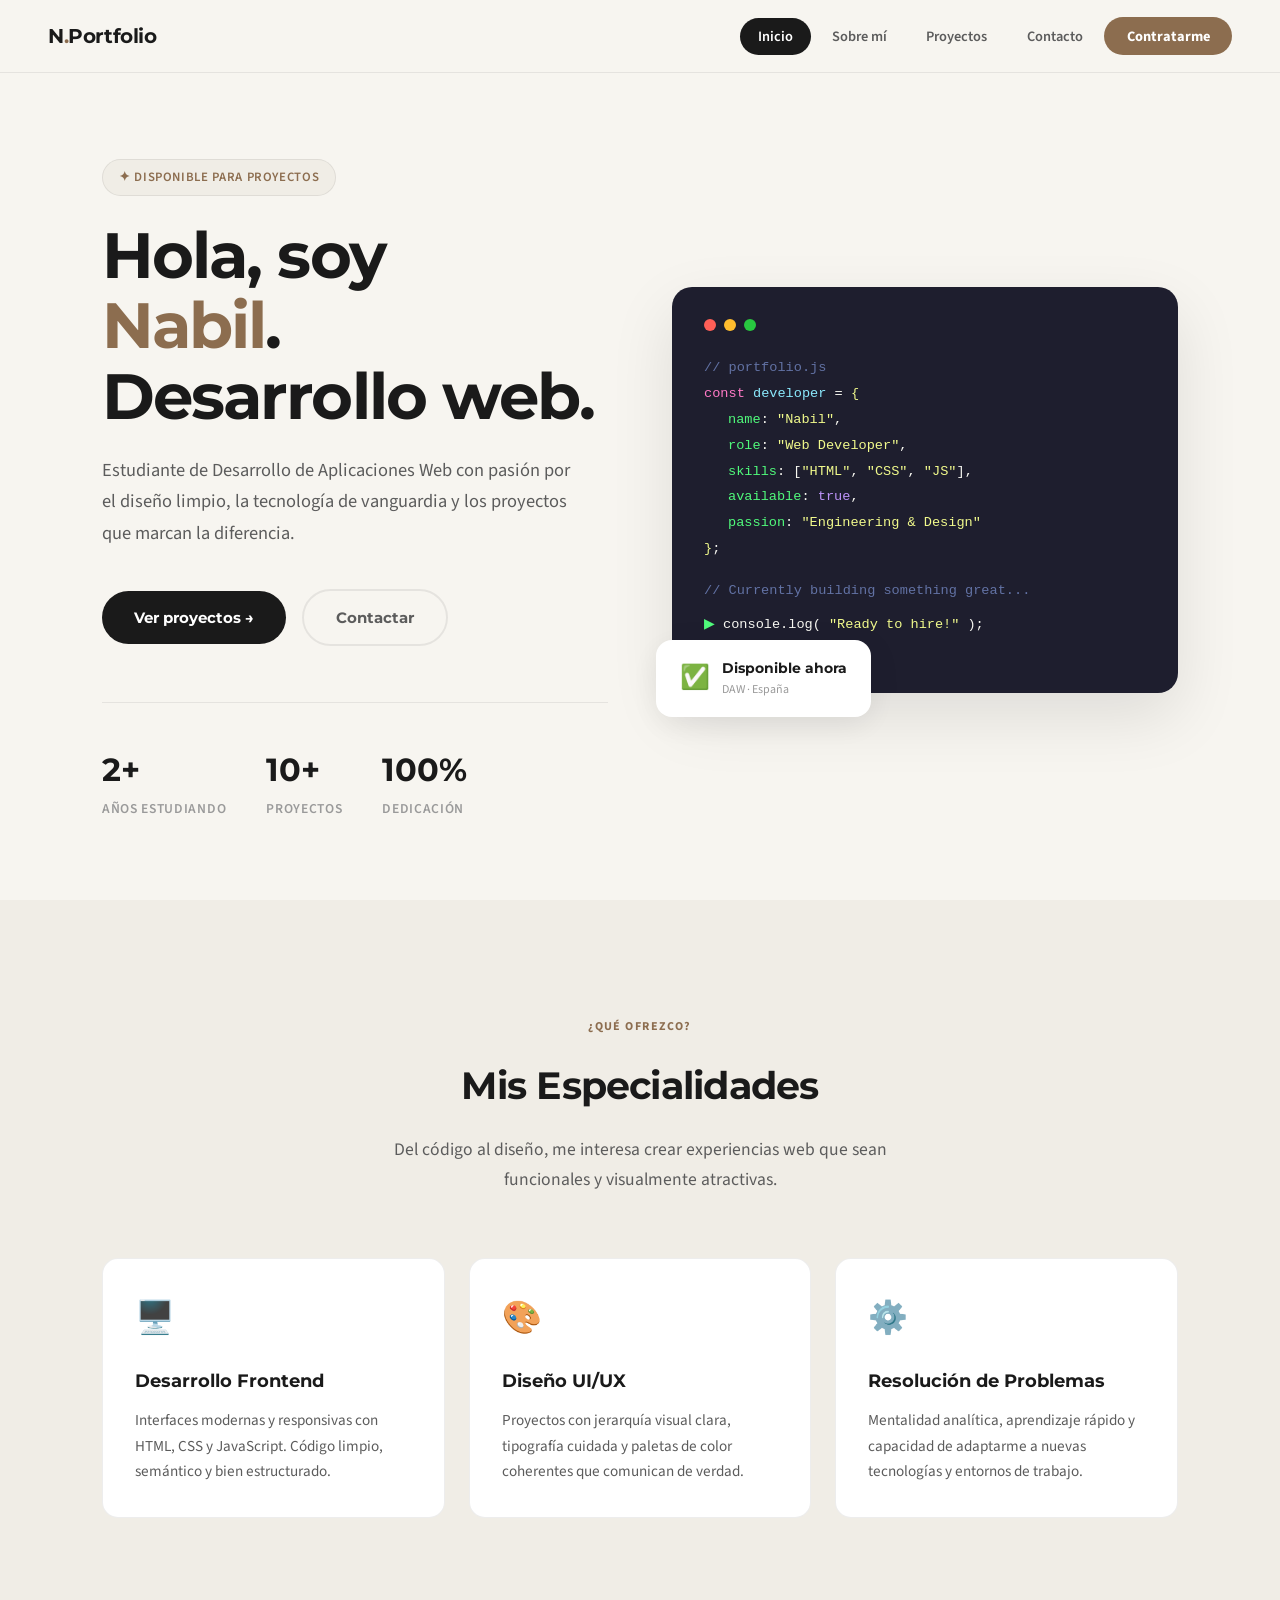
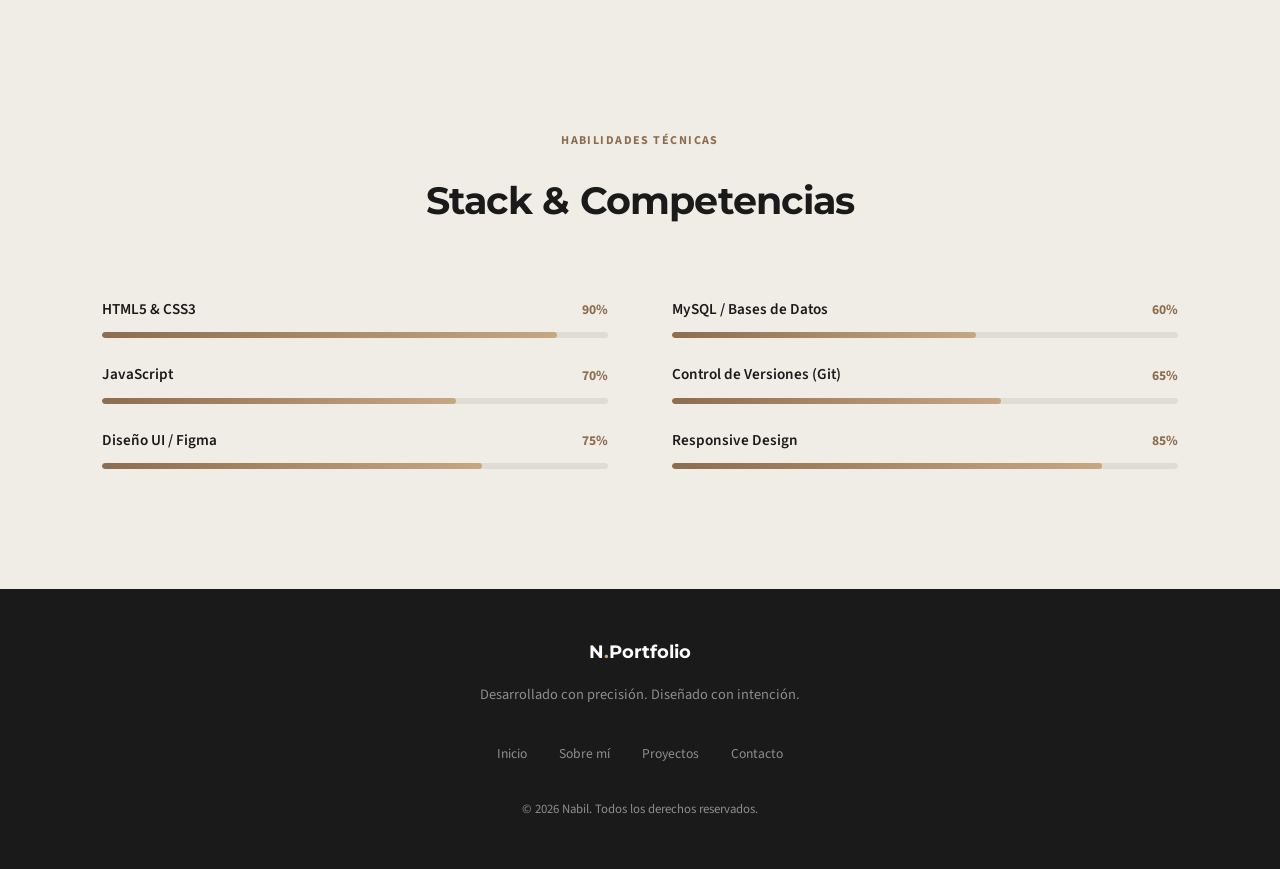
==== index.html @ bc8b7513 "Primera version portofolio" ====
<!DOCTYPE html>
<html lang="es">

<head>
    <meta charset="UTF-8">
    <meta name="viewport" content="width=device-width, initial-scale=1.0">
    <title>Nabil — Desarrollador Web & Apasionado del Diseño</title>
    <link rel="icon" type="image/svg+xml" href="favicon.svg">
    <meta name="description"
        content="Portfolio de Nabil. Desarrollador web con pasión por el diseño, la ingeniería y la tecnología.">
    <link rel="preconnect" href="https://fonts.googleapis.com">
    <link rel="preconnect" href="https://fonts.gstatic.com" crossorigin>
    <link
        href="https://fonts.googleapis.com/css2?family=Montserrat:wght@400;700&family=Source+Sans+3:ital,wght@0,400;0,500;0,600;1,400&display=swap"
        rel="stylesheet">
    <link rel="stylesheet" href="styles.css">
</head>

<body>

    <!-- ── NAVBAR ── -->
    <nav class="navbar">
        <div class="navbar__logo">N<span>.</span>Portfolio</div>
        <ul class="navbar__links">
            <li><a href="index.html" class="active">Inicio</a></li>
            <li><a href="sobre-mi.html">Sobre mí</a></li>
            <li><a href="proyectos.html">Proyectos</a></li>
            <li><a href="contacto.html">Contacto</a></li>
            <li><a href="contacto.html" class="navbar__cta">Contratarme</a></li>
        </ul>
    </nav>

    <main>
        <!-- ── HERO ── -->
        <section class="container"
            style="display:block; background:transparent; border:none; box-shadow:none; border-radius:0; animation:none;">
            <div class="hero">
                <div class="hero__content">
                    <div class="hero__badge fade-up">✦ Disponible para proyectos</div>
                    <h1 class="hero__title fade-up delay-1">
                        Hola, soy<br><span>Nabil</span>.<br>Desarrollo web.
                    </h1>
                    <p class="hero__subtitle fade-up delay-2">
                        Estudiante de Desarrollo de Aplicaciones Web con pasión por el diseño limpio, la tecnología de
                        vanguardia y los proyectos que marcan la diferencia.
                    </p>
                    <div class="hero__actions fade-up delay-3">
                        <a href="proyectos.html" class="btn btn-primary">Ver proyectos →</a>
                        <a href="contacto.html" class="btn btn-secondary">Contactar</a>
                    </div>
                    <div class="hero__stats fade-up delay-4">
                        <div>
                            <div class="stat__number">2+</div>
                            <div class="stat__label">Años estudiando</div>
                        </div>
                        <div>
                            <div class="stat__number">10+</div>
                            <div class="stat__label">Proyectos</div>
                        </div>
                        <div>
                            <div class="stat__number">100%</div>
                            <div class="stat__label">Dedicación</div>
                        </div>
                    </div>
                </div>

                <div class="hero__image fade-up delay-2">
                    <!-- Terminal card wrapper with relative positioning for badge -->
                    <div style="position: relative;">
                        <div style="background: #1e1e2e; border-radius: 20px; padding: 2rem; box-shadow: var(--shadow-lg); font-family: 'Courier New', monospace; font-size: 0.85rem; line-height: 1.9;">
                            <div style="display:flex; gap:0.5rem; margin-bottom:1.5rem;">
                                <span style="width:12px;height:12px;border-radius:50%;background:#ff5f57;display:inline-block;"></span>
                                <span style="width:12px;height:12px;border-radius:50%;background:#ffbd2e;display:inline-block;"></span>
                                <span style="width:12px;height:12px;border-radius:50%;background:#28c840;display:inline-block;"></span>
                            </div>
                            <div><span style="color:#6272a4;">// portfolio.js</span></div>
                            <div><span style="color:#ff79c6;">const</span> <span style="color:#8be9fd;">developer</span> <span style="color:#f8f8f2;">=</span> <span style="color:#f1fa8c;">{</span></div>
                            <div style="padding-left:1.5rem;"><span style="color:#50fa7b;">name</span><span style="color:#f8f8f2;">: </span><span style="color:#f1fa8c;">"Nabil"</span><span style="color:#f8f8f2;">,</span></div>
                            <div style="padding-left:1.5rem;"><span style="color:#50fa7b;">role</span><span style="color:#f8f8f2;">: </span><span style="color:#f1fa8c;">"Web Developer"</span><span style="color:#f8f8f2;">,</span></div>
                            <div style="padding-left:1.5rem;"><span style="color:#50fa7b;">skills</span><span style="color:#f8f8f2;">: [</span><span style="color:#f1fa8c;">"HTML"</span><span style="color:#f8f8f2;">, </span><span style="color:#f1fa8c;">"CSS"</span><span style="color:#f8f8f2;">, </span><span style="color:#f1fa8c;">"JS"</span><span style="color:#f8f8f2;">],</span></div>
                            <div style="padding-left:1.5rem;"><span style="color:#50fa7b;">available</span><span style="color:#f8f8f2;">: </span><span style="color:#bd93f9;">true</span><span style="color:#f8f8f2;">,</span></div>
                            <div style="padding-left:1.5rem;"><span style="color:#50fa7b;">passion</span><span style="color:#f8f8f2;">: </span><span style="color:#f1fa8c;">"Engineering &amp; Design"</span></div>
                            <div><span style="color:#f1fa8c;">}</span><span style="color:#f8f8f2;">;</span></div>
                            <div style="margin-top:1rem;"><span style="color:#6272a4;">// Currently building something great...</span></div>
                            <div style="display:flex; align-items:center; gap:0.5rem; margin-top:0.5rem;">
                                <span style="color:#50fa7b;">▶</span>
                                <span style="color:#f8f8f2;">console.log(</span><span style="color:#f1fa8c;">"Ready to hire!"</span><span style="color:#f8f8f2;">);</span>
                            </div>
                            <div style="height:1.2rem; display:flex; align-items:center; margin-top:0.25rem; gap:0.25rem;">
                                <span style="color:#50fa7b; font-size:1rem;">$</span>
                                <span style="display:inline-block; width:2px; height:1em; background:#f8f8f2; animation: blink 1s step-end infinite;"></span>
                            </div>
                        </div>
                        <!-- Floating badge — below & to the left of the terminal -->
                        <div class="hero__image-badge" style="position:absolute; bottom:-1.5rem; left:-1rem;">
                            <span class="badge-icon">✅</span>
                            <div>
                                <div class="badge-title">Disponible ahora</div>
                                <div class="badge-sub">DAW · España</div>
                            </div>
                        </div>
                    </div>
                </div>

            </div>
        </section>

        <!-- ── SERVICES / SKILLS OVERVIEW ── -->
        <section class="services-section"
            style="background: var(--bg-subtle); border: none; border-radius: 0; box-shadow: none; margin:0; animation: none;">
            <div class="container"
                style="background:transparent; border:none; box-shadow:none; border-radius:0; animation:none; display:block;">
                <div class="section-header">
                    <span class="section-label">¿Qué ofrezco?</span>
                    <h2 class="section-title">Mis Especialidades</h2>
                    <p class="section-sub">Del código al diseño, me interesa crear experiencias web que sean funcionales
                        y visualmente atractivas.</p>
                </div>
                <div class="cards-grid">
                    <div class="card">
                        <div class="card__icon">🖥️</div>
                        <h3 class="card__title">Desarrollo Frontend</h3>
                        <p class="card__text">Interfaces modernas y responsivas con HTML, CSS y JavaScript. Código
                            limpio, semántico y bien estructurado.</p>
                    </div>
                    <div class="card">
                        <div class="card__icon">🎨</div>
                        <h3 class="card__title">Diseño UI/UX</h3>
                        <p class="card__text">Proyectos con jerarquía visual clara, tipografía cuidada y paletas de
                            color coherentes que comunican de verdad.</p>
                    </div>
                    <div class="card">
                        <div class="card__icon">⚙️</div>
                        <h3 class="card__title">Resolución de Problemas</h3>
                        <p class="card__text">Mentalidad analítica, aprendizaje rápido y capacidad de adaptarme a nuevas
                            tecnologías y entornos de trabajo.</p>
                    </div>
                </div>
            </div>
        </section>

        <!-- ── SKILLS BARS ── -->
        <section class="skills-section"
            style="border-radius: 0; border: none; box-shadow: none; margin: 0; animation: none;">
            <div class="container"
                style="background:transparent; border:none; box-shadow:none; border-radius:0; animation:none; display:block;">
                <div class="section-header">
                    <span class="section-label">Habilidades técnicas</span>
                    <h2 class="section-title">Stack & Competencias</h2>
                </div>
                <div class="skills-grid">
                    <div>
                        <div class="skill-item">
                            <div class="skill-header"><span class="skill-name">HTML5 & CSS3</span><span
                                    class="skill-pct">90%</span></div>
                            <div class="skill-bar">
                                <div class="skill-fill" style="width:90%"></div>
                            </div>
                        </div>
                        <div class="skill-item">
                            <div class="skill-header"><span class="skill-name">JavaScript</span><span
                                    class="skill-pct">70%</span></div>
                            <div class="skill-bar">
                                <div class="skill-fill" style="width:70%"></div>
                            </div>
                        </div>
                        <div class="skill-item">
                            <div class="skill-header"><span class="skill-name">Diseño UI / Figma</span><span
                                    class="skill-pct">75%</span></div>
                            <div class="skill-bar">
                                <div class="skill-fill" style="width:75%"></div>
                            </div>
                        </div>
                    </div>
                    <div>
                        <div class="skill-item">
                            <div class="skill-header"><span class="skill-name">MySQL / Bases de Datos</span><span
                                    class="skill-pct">60%</span></div>
                            <div class="skill-bar">
                                <div class="skill-fill" style="width:60%"></div>
                            </div>
                        </div>
                        <div class="skill-item">
                            <div class="skill-header"><span class="skill-name">Control de Versiones (Git)</span><span
                                    class="skill-pct">65%</span></div>
                            <div class="skill-bar">
                                <div class="skill-fill" style="width:65%"></div>
                            </div>
                        </div>
                        <div class="skill-item">
                            <div class="skill-header"><span class="skill-name">Responsive Design</span><span
                                    class="skill-pct">85%</span></div>
                            <div class="skill-bar">
                                <div class="skill-fill" style="width:85%"></div>
                            </div>
                        </div>
                    </div>
                </div>
            </div>
        </section>
    </main>

    <!-- ── FOOTER ── -->
    <footer class="footer">
        <div class="footer__logo">N<span>.</span>Portfolio</div>
        <p class="footer__tagline">Desarrollado con precisión. Diseñado con intención.</p>
        <ul class="footer__links">
            <li><a href="index.html">Inicio</a></li>
            <li><a href="sobre-mi.html">Sobre mí</a></li>
            <li><a href="proyectos.html">Proyectos</a></li>
            <li><a href="contacto.html">Contacto</a></li>
        </ul>
        <p class="footer__copy">&copy; 2026 Nabil. Todos los derechos reservados.</p>
    </footer>

</body>

</html>
---- styles.css ----
:root {
    --bg-main: #f7f5f0;
    --bg-card: #ffffff;
    --bg-subtle: #f0ede6;
    --accent: #8c6d4f;
    --accent-light: #c4a882;
    --accent-dark: #5c4535;
    --text-primary: #1a1a1a;
    --text-secondary: #5c5c5c;
    --text-muted: #9a9a9a;
    --border: rgba(0, 0, 0, 0.07);
    --shadow-sm: 0 2px 12px rgba(0, 0, 0, 0.06);
    --shadow-md: 0 8px 32px rgba(0, 0, 0, 0.08);
    --shadow-lg: 0 24px 64px rgba(0, 0, 0, 0.1);
    --font-heading: 'Montserrat', sans-serif;
    --font-body: 'Source Sans 3', sans-serif;
    --transition: all 0.3s cubic-bezier(0.4, 0, 0.2, 1);
    --radius: 16px;
    --container: 1140px;
}

/* ─── RESET & BASE ─────────────────────────────────────── */
*, *::before, *::after { margin: 0; padding: 0; box-sizing: border-box; }

html { scroll-behavior: smooth; }

body {
    background-color: var(--bg-main);
    color: var(--text-primary);
    font-family: var(--font-body);
    font-size: 1rem;
    line-height: 1.7;
    -webkit-font-smoothing: antialiased;
}

img { display: block; max-width: 100%; }
a { color: inherit; text-decoration: none; }

/* ─── NAVIGATION ────────────────────────────────────────── */
.navbar {
    position: fixed;
    top: 0;
    left: 0;
    right: 0;
    z-index: 200;
    display: flex;
    align-items: center;
    justify-content: space-between;
    padding: 1.2rem 3rem;
    background: rgba(247, 245, 240, 0.85);
    backdrop-filter: blur(16px);
    -webkit-backdrop-filter: blur(16px);
    border-bottom: 1px solid var(--border);
    transition: var(--transition);
}

.navbar__logo {
    font-family: var(--font-heading);
    font-weight: 700;
    font-size: 1.25rem;
    letter-spacing: -0.02em;
    color: var(--text-primary);
}

.navbar__logo span { color: var(--accent); }

.navbar__links {
    display: flex;
    gap: 0.25rem;
    list-style: none;
}

.navbar__links a {
    padding: 0.5rem 1.1rem;
    border-radius: 100px;
    font-size: 0.9rem;
    font-weight: 600;
    color: var(--text-secondary);
    transition: var(--transition);
}

.navbar__links a:hover,
.navbar__links a.active {
    background: var(--text-primary);
    color: #fff;
}

.navbar__cta {
    background: var(--accent);
    color: #fff !important;
    padding: 0.55rem 1.4rem !important;
    border-radius: 100px !important;
    font-weight: 700 !important;
    transition: var(--transition) !important;
}

.navbar__cta:hover {
    background: var(--accent-dark) !important;
    transform: translateY(-1px);
}

/* ─── LAYOUT ────────────────────────────────────────────── */
.container {
    max-width: var(--container);
    margin: 0 auto;
    padding: 0 2rem;
}

main { padding-top: 80px; }

/* ─── HERO ──────────────────────────────────────────────── */
.hero {
    display: grid;
    grid-template-columns: 1fr 1fr;
    align-items: center;
    gap: 4rem;
    min-height: calc(100vh - 80px);
    padding: 4rem 0;
}

.hero__badge {
    display: inline-flex;
    align-items: center;
    gap: 0.5rem;
    background: var(--bg-subtle);
    border: 1px solid var(--border);
    border-radius: 100px;
    padding: 0.4rem 1rem;
    font-size: 0.8rem;
    font-weight: 600;
    color: var(--accent);
    margin-bottom: 1.5rem;
    letter-spacing: 0.05em;
    text-transform: uppercase;
}

.hero__title {
    font-family: var(--font-heading);
    font-size: clamp(2.5rem, 5vw, 4.5rem);
    font-weight: 700;
    line-height: 1.1;
    letter-spacing: -0.03em;
    color: var(--text-primary);
    margin-bottom: 1.5rem;
}

.hero__title span { color: var(--accent); }

.hero__subtitle {
    font-size: 1.15rem;
    color: var(--text-secondary);
    max-width: 480px;
    margin-bottom: 2.5rem;
    line-height: 1.7;
}

.hero__actions {
    display: flex;
    gap: 1rem;
    align-items: center;
    flex-wrap: wrap;
}

.btn {
    display: inline-flex;
    align-items: center;
    gap: 0.5rem;
    padding: 0.85rem 2rem;
    border-radius: 100px;
    font-family: var(--font-heading);
    font-weight: 700;
    font-size: 0.95rem;
    cursor: pointer;
    transition: var(--transition);
    border: none;
}

.btn-primary {
    background: var(--text-primary);
    color: #fff;
}

.btn-primary:hover {
    background: var(--accent);
    transform: translateY(-2px);
    box-shadow: 0 12px 28px rgba(140, 109, 79, 0.35);
}

.btn-secondary {
    background: transparent;
    border: 2px solid var(--border);
    color: var(--text-secondary);
}

.btn-secondary:hover {
    border-color: var(--text-primary);
    color: var(--text-primary);
    transform: translateY(-2px);
}

.hero__stats {
    display: flex;
    gap: 2.5rem;
    margin-top: 3.5rem;
    padding-top: 2.5rem;
    border-top: 1px solid var(--border);
}

.stat__number {
    font-family: var(--font-heading);
    font-size: 2rem;
    font-weight: 700;
    color: var(--text-primary);
}

.stat__label {
    font-size: 0.85rem;
    color: var(--text-muted);
    font-weight: 600;
    text-transform: uppercase;
    letter-spacing: 0.05em;
}

.hero__image {
    position: relative;
}

.hero__image img {
    width: 100%;
    border-radius: 24px;
    box-shadow: var(--shadow-lg);
    aspect-ratio: 4/5;
    object-fit: cover;
}

.hero__image-badge {
    position: absolute;
    bottom: 2rem;
    left: -1.5rem;
    background: #fff;
    border-radius: var(--radius);
    padding: 1rem 1.5rem;
    box-shadow: var(--shadow-md);
    display: flex;
    align-items: center;
    gap: 0.75rem;
}

.hero__image-badge .badge-icon { font-size: 1.5rem; }

.badge-title {
    font-family: var(--font-heading);
    font-weight: 700;
    font-size: 0.9rem;
}

.badge-sub { font-size: 0.75rem; color: var(--text-muted); }

/* ─── SECTION HEADER ───────────────────────────────────── */
.section-header {
    text-align: center;
    margin-bottom: 4rem;
}

.section-label {
    display: inline-block;
    font-size: 0.75rem;
    font-weight: 700;
    text-transform: uppercase;
    letter-spacing: 0.12em;
    color: var(--accent);
    margin-bottom: 1rem;
}

.section-title {
    font-family: var(--font-heading);
    font-size: clamp(1.8rem, 3vw, 2.8rem);
    font-weight: 700;
    letter-spacing: -0.02em;
    color: var(--text-primary);
    margin-bottom: 1rem;
}

.section-sub {
    font-size: 1.1rem;
    color: var(--text-secondary);
    max-width: 560px;
    margin: 0 auto;
}

/* ─── SKILLS & CARDS ────────────────────────────────────── */
.cards-grid {
    display: grid;
    grid-template-columns: repeat(auto-fit, minmax(300px, 1fr));
    gap: 1.5rem;
}

.card {
    background: var(--bg-card);
    border: 1px solid var(--border);
    border-radius: var(--radius);
    padding: 2rem;
    transition: var(--transition);
    position: relative;
    overflow: hidden;
}

.card::before {
    content: '';
    position: absolute;
    top: 0;
    left: 0;
    right: 0;
    height: 3px;
    background: linear-gradient(90deg, var(--accent), var(--accent-light));
    opacity: 0;
    transition: var(--transition);
}

.card:hover {
    transform: translateY(-4px);
    box-shadow: var(--shadow-md);
    border-color: var(--accent-light);
}

.card:hover::before { opacity: 1; }

.card__icon {
    font-size: 2rem;
    margin-bottom: 1.25rem;
}

.card__title {
    font-family: var(--font-heading);
    font-size: 1.1rem;
    font-weight: 700;
    margin-bottom: 0.75rem;
    color: var(--text-primary);
}

.card__text { color: var(--text-secondary); font-size: 0.95rem; }

/* ─── SKILLS BARS ──────────────────────────────────────── */
.skills-section { background: var(--bg-subtle); padding: 6rem 0; }

.skills-grid {
    display: grid;
    grid-template-columns: 1fr 1fr;
    gap: 2rem 4rem;
}

.skill-item { margin-bottom: 1.5rem; }

.skill-header {
    display: flex;
    justify-content: space-between;
    align-items: center;
    margin-bottom: 0.6rem;
}

.skill-name {
    font-weight: 600;
    font-size: 0.95rem;
    color: var(--text-primary);
}

.skill-pct {
    font-size: 0.85rem;
    font-weight: 700;
    color: var(--accent);
}

.skill-bar {
    width: 100%;
    height: 6px;
    background: var(--border);
    border-radius: 100px;
    overflow: hidden;
}

.skill-fill {
    height: 100%;
    background: linear-gradient(90deg, var(--accent), var(--accent-light));
    border-radius: 100px;
    transition: width 1.2s ease;
}

/* ─── INTEREST / CAR ───────────────────────────────────── */
.passion-section { padding: 7rem 0; }

.passion-grid {
    display: grid;
    grid-template-columns: 1fr 1fr;
    gap: 5rem;
    align-items: center;
}

.passion-img {
    border-radius: 20px;
    width: 100%;
    box-shadow: var(--shadow-lg);
}

.passion-label {
    font-size: 0.75rem;
    font-weight: 700;
    text-transform: uppercase;
    letter-spacing: 0.12em;
    color: var(--accent);
    margin-bottom: 1rem;
    display: block;
}

.passion-title {
    font-family: var(--font-heading);
    font-size: 2rem;
    font-weight: 700;
    letter-spacing: -0.02em;
    margin-bottom: 1.5rem;
    line-height: 1.2;
}

.passion-text {
    color: var(--text-secondary);
    margin-bottom: 1rem;
    line-height: 1.8;
    font-size: 1rem;
}

.passion-text strong { color: var(--accent); }

.spec-pills {
    display: flex;
    gap: 0.75rem;
    flex-wrap: wrap;
    margin-top: 2rem;
}

.pill {
    background: var(--bg-subtle);
    border: 1px solid var(--border);
    border-radius: 100px;
    padding: 0.4rem 1rem;
    font-size: 0.82rem;
    font-weight: 600;
    color: var(--text-secondary);
}

/* ─── SECTION PADDINGS ──────────────────────────────────── */
.services-section { padding: 7rem 0; }

/* ─── FOOTER ────────────────────────────────────────────── */
.footer {
    background: var(--text-primary);
    color: rgba(255,255,255,0.5);
    padding: 3rem 2rem;
    text-align: center;
}

.footer__logo {
    font-family: var(--font-heading);
    font-weight: 700;
    font-size: 1.1rem;
    color: #fff;
    margin-bottom: 1rem;
}

.footer__logo span { color: var(--accent-light); }

.footer__tagline { font-size: 0.9rem; margin-bottom: 2rem; }

.footer__links {
    display: flex;
    justify-content: center;
    gap: 2rem;
    list-style: none;
    margin-bottom: 2rem;
}

.footer__links a {
    font-size: 0.85rem;
    color: rgba(255,255,255,0.5);
    transition: var(--transition);
}

.footer__links a:hover { color: #fff; }

.footer__copy { font-size: 0.8rem; }

/* ─── CONTACT PAGE ──────────────────────────────────────── */
.contact-section { padding: 7rem 0; }

.contact-grid {
    display: grid;
    grid-template-columns: 1fr 1.4fr;
    gap: 5rem;
    align-items: start;
}

.contact-info__title {
    font-family: var(--font-heading);
    font-size: 2.2rem;
    font-weight: 700;
    letter-spacing: -0.02em;
    margin-bottom: 1rem;
}

.contact-info__sub {
    color: var(--text-secondary);
    margin-bottom: 3rem;
    line-height: 1.7;
}

.contact-detail {
    display: flex;
    align-items: center;
    gap: 1rem;
    margin-bottom: 1.5rem;
}

.contact-detail__icon {
    width: 44px;
    height: 44px;
    background: var(--bg-subtle);
    border-radius: 12px;
    display: flex;
    align-items: center;
    justify-content: center;
    font-size: 1.2rem;
    flex-shrink: 0;
}

.contact-detail__label {
    font-size: 0.78rem;
    text-transform: uppercase;
    letter-spacing: 0.08em;
    font-weight: 700;
    color: var(--text-muted);
    margin-bottom: 0.1rem;
}

.contact-detail__value {
    font-weight: 600;
    font-size: 0.95rem;
    color: var(--text-primary);
}

.contact-form {
    background: var(--bg-card);
    border: 1px solid var(--border);
    border-radius: 24px;
    padding: 3rem;
    box-shadow: var(--shadow-sm);
}

.contact-form h3 {
    font-family: var(--font-heading);
    font-size: 1.3rem;
    font-weight: 700;
    margin-bottom: 2rem;
}

.form-row {
    display: grid;
    grid-template-columns: 1fr 1fr;
    gap: 1.25rem;
}

.form-group {
    display: flex;
    flex-direction: column;
    gap: 0.5rem;
    margin-bottom: 1.25rem;
}

.form-group label {
    font-size: 0.82rem;
    font-weight: 700;
    text-transform: uppercase;
    letter-spacing: 0.06em;
    color: var(--text-secondary);
}

input, textarea, select {
    background: var(--bg-main);
    border: 1.5px solid var(--border);
    border-radius: 12px;
    padding: 0.9rem 1rem;
    color: var(--text-primary);
    font-family: var(--font-body);
    font-size: 1rem;
    transition: var(--transition);
    width: 100%;
}

input:focus, textarea:focus, select:focus {
    outline: none;
    border-color: var(--accent);
    background: #fff;
}

textarea { resize: vertical; min-height: 140px; }

.form-submit { width: 100%; margin-top: 0.5rem; }

/* ─── BACK TO TOP SECTION ───────────────────────────────── */
.page-hero {
    padding: 6rem 0 3rem;
    text-align: center;
    border-bottom: 1px solid var(--border);
    margin-bottom: 0;
}

.page-hero__title {
    font-family: var(--font-heading);
    font-size: clamp(2rem, 4vw, 3.5rem);
    font-weight: 700;
    letter-spacing: -0.03em;
}

.page-hero__sub {
    font-size: 1.1rem;
    color: var(--text-secondary);
    margin-top: 0.75rem;
}

/* ─── ANIMATIONS ────────────────────────────────────────── */
@keyframes fadeUp {
    from { opacity: 0; transform: translateY(24px); }
    to   { opacity: 1; transform: translateY(0); }
}

@keyframes blink {
    0%, 100% { opacity: 1; }
    50%       { opacity: 0; }
}

.fade-up { animation: fadeUp 0.7s ease-out forwards; }
.delay-1 { animation-delay: 0.1s; opacity: 0; }
.delay-2 { animation-delay: 0.2s; opacity: 0; }
.delay-3 { animation-delay: 0.3s; opacity: 0; }
.delay-4 { animation-delay: 0.4s; opacity: 0; }

/* ─── RESPONSIVE ────────────────────────────────────────── */
@media (max-width: 900px) {
    .hero { grid-template-columns: 1fr; }
    .hero__image { order: -1; }
    .passion-grid, .skills-grid, .contact-grid { grid-template-columns: 1fr; }
    .form-row { grid-template-columns: 1fr; }
    .navbar { padding: 1rem 1.5rem; }
    .hero__stats { gap: 1.5rem; }
    .hero__image-badge { left: 0; }
}
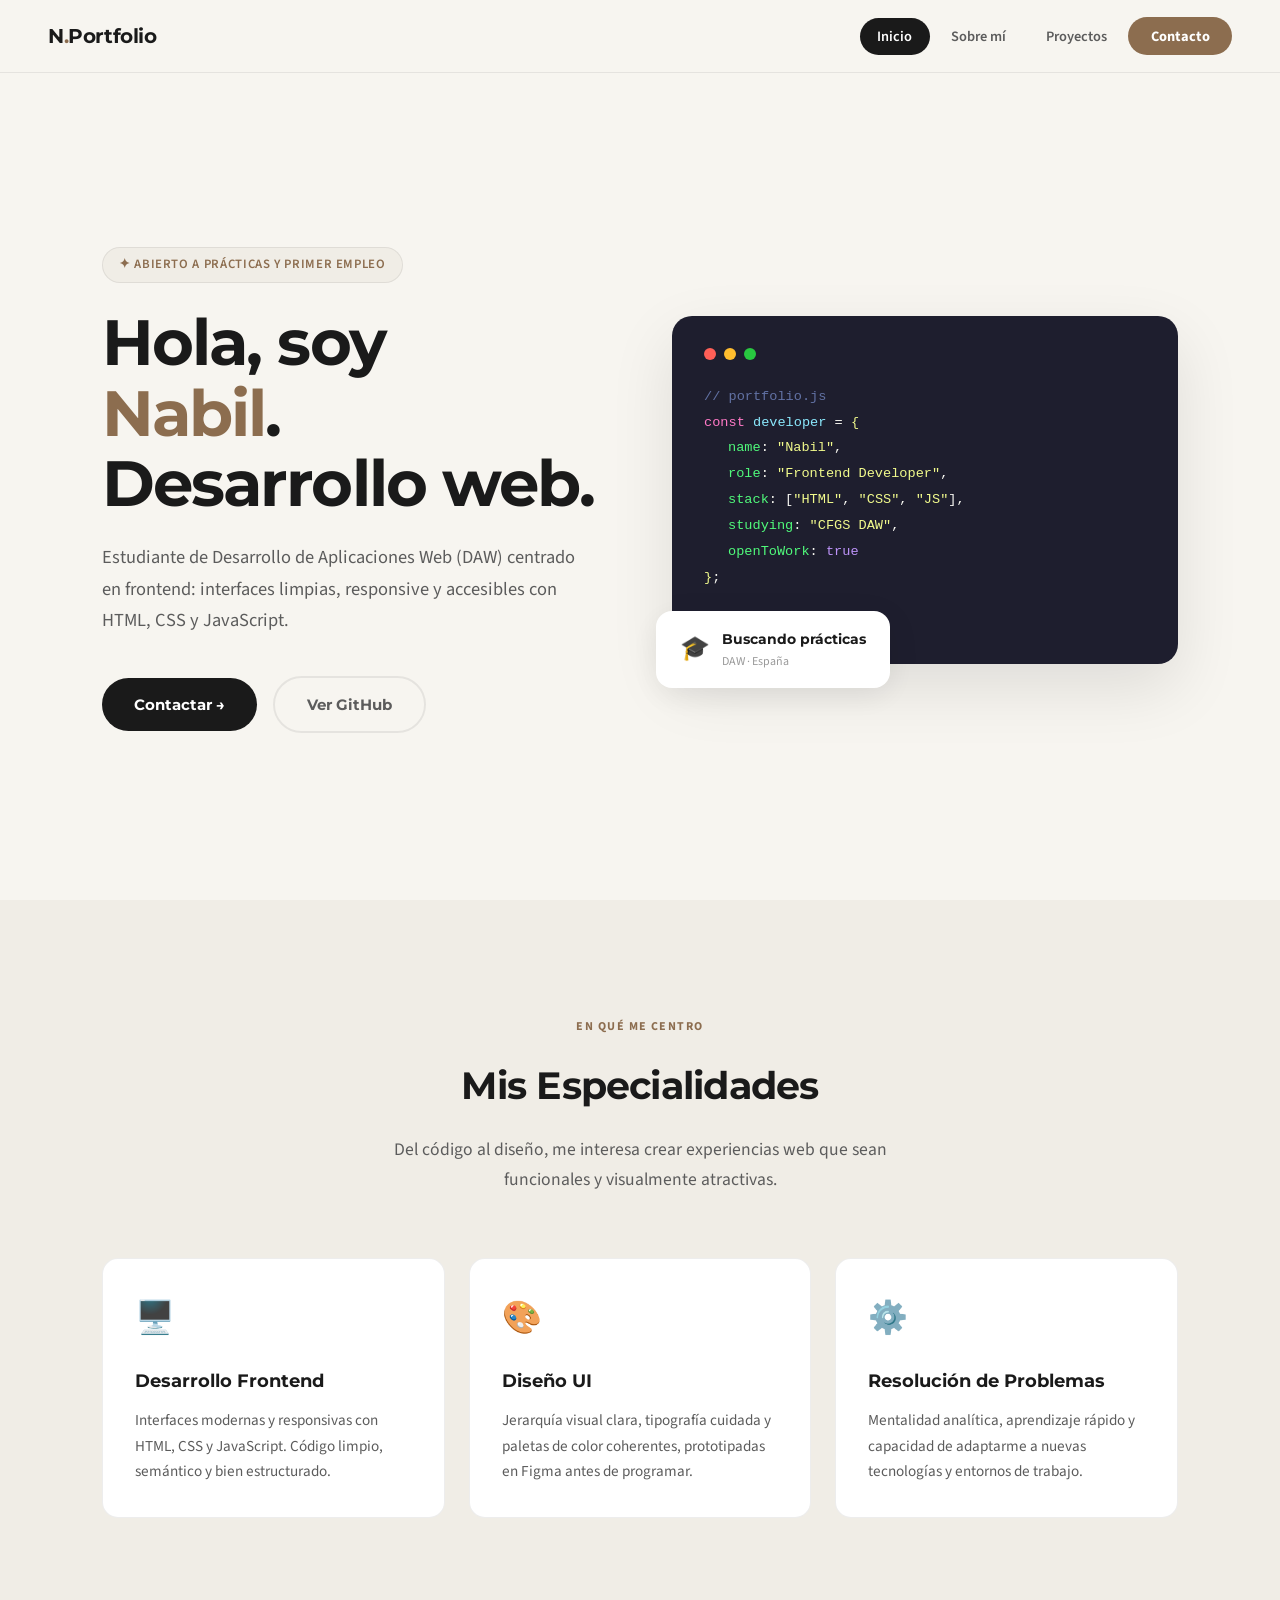
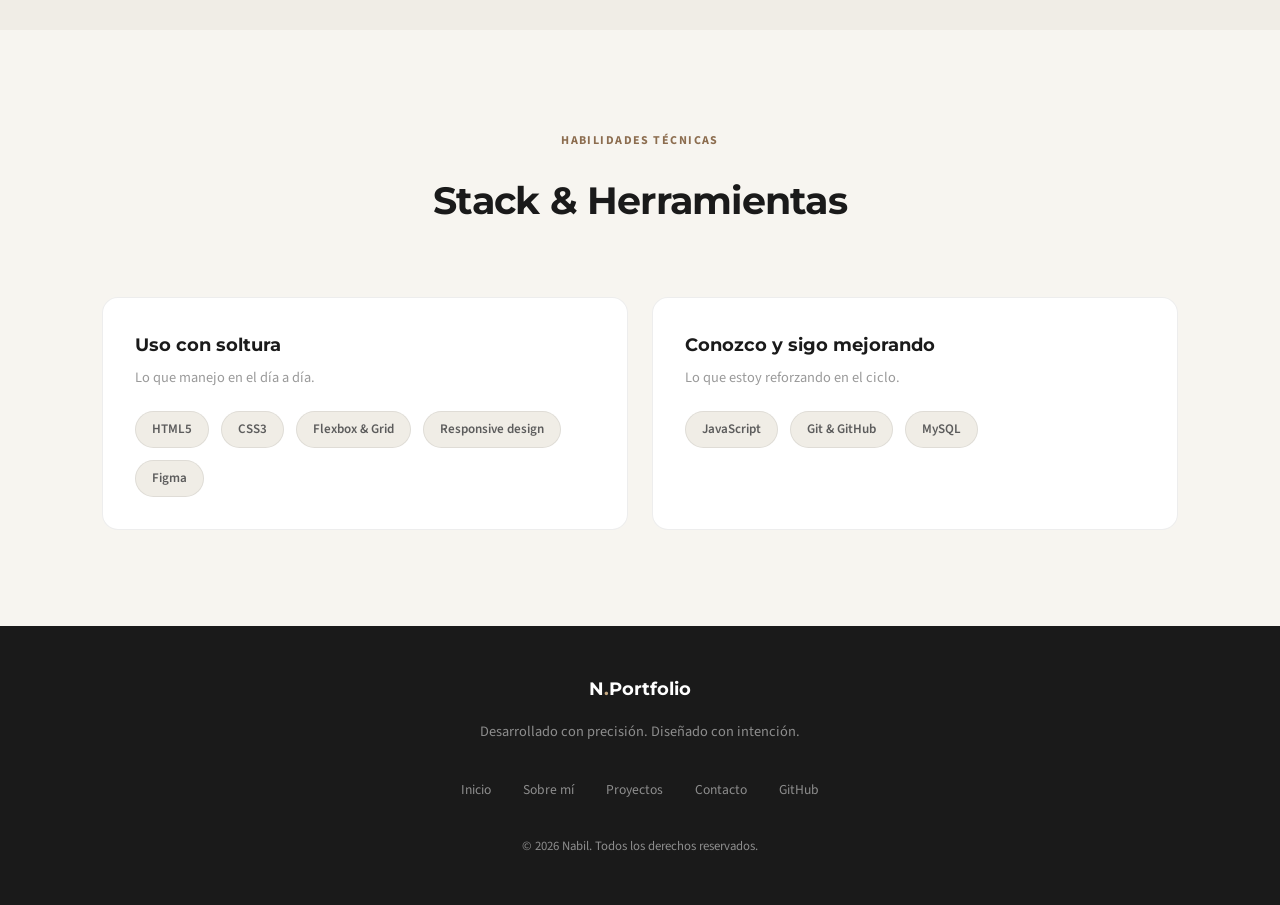
==== commit 2f9ff517: "Portfolio más profesional - Quita las referencias al mundo del motor - Proyectos: sección "Próximame" ====
--- a/index.html
+++ b/index.html
@@ -1,117 +1,92 @@
 <!DOCTYPE html>
 <html lang="es">
-
 <head>
     <meta charset="UTF-8">
     <meta name="viewport" content="width=device-width, initial-scale=1.0">
-    <title>Nabil — Desarrollador Web & Apasionado del Diseño</title>
+    <title>Nabil — Desarrollador Web Frontend</title>
+    <meta name="description" content="Portfolio de Nabil, estudiante de Desarrollo de Aplicaciones Web centrado en frontend. Abierto a prácticas y primer empleo.">
+    <link rel="canonical" href="https://nabildb.github.io/">
+    <meta property="og:type" content="website">
+    <meta property="og:locale" content="es_ES">
+    <meta property="og:site_name" content="Nabil · Portfolio">
+    <meta property="og:title" content="Nabil — Desarrollador Web Frontend">
+    <meta property="og:description" content="Portfolio de Nabil, estudiante de Desarrollo de Aplicaciones Web centrado en frontend. Abierto a prácticas y primer empleo.">
+    <meta property="og:url" content="https://nabildb.github.io/">
+    <meta name="twitter:card" content="summary">
     <link rel="icon" type="image/svg+xml" href="favicon.svg">
-    <meta name="description"
-        content="Portfolio de Nabil. Desarrollador web con pasión por el diseño, la ingeniería y la tecnología.">
     <link rel="preconnect" href="https://fonts.googleapis.com">
     <link rel="preconnect" href="https://fonts.gstatic.com" crossorigin>
-    <link
-        href="https://fonts.googleapis.com/css2?family=Montserrat:wght@400;700&family=Source+Sans+3:ital,wght@0,400;0,500;0,600;1,400&display=swap"
-        rel="stylesheet">
+    <link href="https://fonts.googleapis.com/css2?family=Montserrat:wght@400;700&family=Source+Sans+3:ital,wght@0,400;0,500;0,600;1,400&display=swap" rel="stylesheet">
     <link rel="stylesheet" href="styles.css">
 </head>
-
 <body>
 
     <!-- ── NAVBAR ── -->
     <nav class="navbar">
-        <div class="navbar__logo">N<span>.</span>Portfolio</div>
-        <ul class="navbar__links">
+        <a href="index.html" class="navbar__logo">N<span>.</span>Portfolio</a>
+        <button class="navbar__toggle" id="navToggle" aria-label="Abrir menú" aria-expanded="false">
+            <span></span><span></span><span></span>
+        </button>
+        <ul class="navbar__links" id="navLinks">
             <li><a href="index.html" class="active">Inicio</a></li>
             <li><a href="sobre-mi.html">Sobre mí</a></li>
             <li><a href="proyectos.html">Proyectos</a></li>
-            <li><a href="contacto.html">Contacto</a></li>
-            <li><a href="contacto.html" class="navbar__cta">Contratarme</a></li>
+            <li><a href="contacto.html" class="navbar__cta">Contacto</a></li>
         </ul>
     </nav>
 
     <main>
+
         <!-- ── HERO ── -->
-        <section class="container"
-            style="display:block; background:transparent; border:none; box-shadow:none; border-radius:0; animation:none;">
+        <section class="container">
             <div class="hero">
                 <div class="hero__content">
-                    <div class="hero__badge fade-up">✦ Disponible para proyectos</div>
+                    <div class="hero__badge fade-up">✦ Abierto a prácticas y primer empleo</div>
                     <h1 class="hero__title fade-up delay-1">
                         Hola, soy<br><span>Nabil</span>.<br>Desarrollo web.
                     </h1>
                     <p class="hero__subtitle fade-up delay-2">
-                        Estudiante de Desarrollo de Aplicaciones Web con pasión por el diseño limpio, la tecnología de
-                        vanguardia y los proyectos que marcan la diferencia.
+                        Estudiante de Desarrollo de Aplicaciones Web (DAW) centrado en frontend: interfaces limpias,
+                        responsive y accesibles con HTML, CSS y JavaScript.
                     </p>
                     <div class="hero__actions fade-up delay-3">
-                        <a href="proyectos.html" class="btn btn-primary">Ver proyectos →</a>
-                        <a href="contacto.html" class="btn btn-secondary">Contactar</a>
+                        <a href="contacto.html" class="btn btn-primary">Contactar →</a>
+                        <a href="https://github.com/nabildb" class="btn btn-secondary" target="_blank" rel="noopener">Ver GitHub</a>
                     </div>
-                    <div class="hero__stats fade-up delay-4">
+                </div>
+
+                <div class="hero__visual fade-up delay-2">
+                    <div class="code-card">
+                        <div class="code-card__dots"><span></span><span></span><span></span></div>
+                        <div class="tok-comment">// portfolio.js</div>
+                        <div><span class="tok-keyword">const</span> <span class="tok-var">developer</span> = <span class="tok-str">{</span></div>
+                        <div class="indent"><span class="tok-prop">name</span>: <span class="tok-str">"Nabil"</span>,</div>
+                        <div class="indent"><span class="tok-prop">role</span>: <span class="tok-str">"Frontend Developer"</span>,</div>
+                        <div class="indent"><span class="tok-prop">stack</span>: [<span class="tok-str">"HTML"</span>, <span class="tok-str">"CSS"</span>, <span class="tok-str">"JS"</span>],</div>
+                        <div class="indent"><span class="tok-prop">studying</span>: <span class="tok-str">"CFGS DAW"</span>,</div>
+                        <div class="indent"><span class="tok-prop">openToWork</span>: <span class="tok-bool">true</span></div>
+                        <div><span class="tok-str">}</span>;</div>
+                        <div class="code-card__prompt">
+                            <span class="tok-prop">$</span>
+                            <span class="code-card__cursor"></span>
+                        </div>
+                    </div>
+                    <div class="hero__image-badge">
+                        <span class="badge-icon">🎓</span>
                         <div>
-                            <div class="stat__number">2+</div>
-                            <div class="stat__label">Años estudiando</div>
-                        </div>
-                        <div>
-                            <div class="stat__number">10+</div>
-                            <div class="stat__label">Proyectos</div>
-                        </div>
-                        <div>
-                            <div class="stat__number">100%</div>
-                            <div class="stat__label">Dedicación</div>
+                            <div class="badge-title">Buscando prácticas</div>
+                            <div class="badge-sub">DAW · España</div>
                         </div>
                     </div>
                 </div>
-
-                <div class="hero__image fade-up delay-2">
-                    <!-- Terminal card wrapper with relative positioning for badge -->
-                    <div style="position: relative;">
-                        <div style="background: #1e1e2e; border-radius: 20px; padding: 2rem; box-shadow: var(--shadow-lg); font-family: 'Courier New', monospace; font-size: 0.85rem; line-height: 1.9;">
-                            <div style="display:flex; gap:0.5rem; margin-bottom:1.5rem;">
-                                <span style="width:12px;height:12px;border-radius:50%;background:#ff5f57;display:inline-block;"></span>
-                                <span style="width:12px;height:12px;border-radius:50%;background:#ffbd2e;display:inline-block;"></span>
-                                <span style="width:12px;height:12px;border-radius:50%;background:#28c840;display:inline-block;"></span>
-                            </div>
-                            <div><span style="color:#6272a4;">// portfolio.js</span></div>
-                            <div><span style="color:#ff79c6;">const</span> <span style="color:#8be9fd;">developer</span> <span style="color:#f8f8f2;">=</span> <span style="color:#f1fa8c;">{</span></div>
-                            <div style="padding-left:1.5rem;"><span style="color:#50fa7b;">name</span><span style="color:#f8f8f2;">: </span><span style="color:#f1fa8c;">"Nabil"</span><span style="color:#f8f8f2;">,</span></div>
-                            <div style="padding-left:1.5rem;"><span style="color:#50fa7b;">role</span><span style="color:#f8f8f2;">: </span><span style="color:#f1fa8c;">"Web Developer"</span><span style="color:#f8f8f2;">,</span></div>
-                            <div style="padding-left:1.5rem;"><span style="color:#50fa7b;">skills</span><span style="color:#f8f8f2;">: [</span><span style="color:#f1fa8c;">"HTML"</span><span style="color:#f8f8f2;">, </span><span style="color:#f1fa8c;">"CSS"</span><span style="color:#f8f8f2;">, </span><span style="color:#f1fa8c;">"JS"</span><span style="color:#f8f8f2;">],</span></div>
-                            <div style="padding-left:1.5rem;"><span style="color:#50fa7b;">available</span><span style="color:#f8f8f2;">: </span><span style="color:#bd93f9;">true</span><span style="color:#f8f8f2;">,</span></div>
-                            <div style="padding-left:1.5rem;"><span style="color:#50fa7b;">passion</span><span style="color:#f8f8f2;">: </span><span style="color:#f1fa8c;">"Engineering &amp; Design"</span></div>
-                            <div><span style="color:#f1fa8c;">}</span><span style="color:#f8f8f2;">;</span></div>
-                            <div style="margin-top:1rem;"><span style="color:#6272a4;">// Currently building something great...</span></div>
-                            <div style="display:flex; align-items:center; gap:0.5rem; margin-top:0.5rem;">
-                                <span style="color:#50fa7b;">▶</span>
-                                <span style="color:#f8f8f2;">console.log(</span><span style="color:#f1fa8c;">"Ready to hire!"</span><span style="color:#f8f8f2;">);</span>
-                            </div>
-                            <div style="height:1.2rem; display:flex; align-items:center; margin-top:0.25rem; gap:0.25rem;">
-                                <span style="color:#50fa7b; font-size:1rem;">$</span>
-                                <span style="display:inline-block; width:2px; height:1em; background:#f8f8f2; animation: blink 1s step-end infinite;"></span>
-                            </div>
-                        </div>
-                        <!-- Floating badge — below & to the left of the terminal -->
-                        <div class="hero__image-badge" style="position:absolute; bottom:-1.5rem; left:-1rem;">
-                            <span class="badge-icon">✅</span>
-                            <div>
-                                <div class="badge-title">Disponible ahora</div>
-                                <div class="badge-sub">DAW · España</div>
-                            </div>
-                        </div>
-                    </div>
-                </div>
-
             </div>
         </section>
 
         <!-- ── SERVICES / SKILLS OVERVIEW ── -->
-        <section class="services-section"
-            style="background: var(--bg-subtle); border: none; border-radius: 0; box-shadow: none; margin:0; animation: none;">
-            <div class="container"
-                style="background:transparent; border:none; box-shadow:none; border-radius:0; animation:none; display:block;">
+        <section class="services-section section-alt">
+            <div class="container">
                 <div class="section-header">
-                    <span class="section-label">¿Qué ofrezco?</span>
+                    <span class="section-label">En qué me centro</span>
                     <h2 class="section-title">Mis Especialidades</h2>
                     <p class="section-sub">Del código al diseño, me interesa crear experiencias web que sean funcionales
                         y visualmente atractivas.</p>
@@ -125,9 +100,9 @@
                     </div>
                     <div class="card">
                         <div class="card__icon">🎨</div>
-                        <h3 class="card__title">Diseño UI/UX</h3>
-                        <p class="card__text">Proyectos con jerarquía visual clara, tipografía cuidada y paletas de
-                            color coherentes que comunican de verdad.</p>
+                        <h3 class="card__title">Diseño UI</h3>
+                        <p class="card__text">Jerarquía visual clara, tipografía cuidada y paletas de color coherentes,
+                            prototipadas en Figma antes de programar.</p>
                     </div>
                     <div class="card">
                         <div class="card__icon">⚙️</div>
@@ -139,65 +114,38 @@
             </div>
         </section>
 
-        <!-- ── SKILLS BARS ── -->
-        <section class="skills-section"
-            style="border-radius: 0; border: none; box-shadow: none; margin: 0; animation: none;">
-            <div class="container"
-                style="background:transparent; border:none; box-shadow:none; border-radius:0; animation:none; display:block;">
+        <!-- ── STACK ── -->
+        <section class="skills-section">
+            <div class="container">
                 <div class="section-header">
                     <span class="section-label">Habilidades técnicas</span>
-                    <h2 class="section-title">Stack & Competencias</h2>
+                    <h2 class="section-title">Stack &amp; Herramientas</h2>
                 </div>
-                <div class="skills-grid">
-                    <div>
-                        <div class="skill-item">
-                            <div class="skill-header"><span class="skill-name">HTML5 & CSS3</span><span
-                                    class="skill-pct">90%</span></div>
-                            <div class="skill-bar">
-                                <div class="skill-fill" style="width:90%"></div>
-                            </div>
-                        </div>
-                        <div class="skill-item">
-                            <div class="skill-header"><span class="skill-name">JavaScript</span><span
-                                    class="skill-pct">70%</span></div>
-                            <div class="skill-bar">
-                                <div class="skill-fill" style="width:70%"></div>
-                            </div>
-                        </div>
-                        <div class="skill-item">
-                            <div class="skill-header"><span class="skill-name">Diseño UI / Figma</span><span
-                                    class="skill-pct">75%</span></div>
-                            <div class="skill-bar">
-                                <div class="skill-fill" style="width:75%"></div>
-                            </div>
+                <div class="stack-grid">
+                    <div class="card stack-group">
+                        <h3 class="stack-group__title">Uso con soltura</h3>
+                        <p class="stack-group__sub">Lo que manejo en el día a día.</p>
+                        <div class="spec-pills">
+                            <span class="pill">HTML5</span>
+                            <span class="pill">CSS3</span>
+                            <span class="pill">Flexbox &amp; Grid</span>
+                            <span class="pill">Responsive design</span>
+                            <span class="pill">Figma</span>
                         </div>
                     </div>
-                    <div>
-                        <div class="skill-item">
-                            <div class="skill-header"><span class="skill-name">MySQL / Bases de Datos</span><span
-                                    class="skill-pct">60%</span></div>
-                            <div class="skill-bar">
-                                <div class="skill-fill" style="width:60%"></div>
-                            </div>
-                        </div>
-                        <div class="skill-item">
-                            <div class="skill-header"><span class="skill-name">Control de Versiones (Git)</span><span
-                                    class="skill-pct">65%</span></div>
-                            <div class="skill-bar">
-                                <div class="skill-fill" style="width:65%"></div>
-                            </div>
-                        </div>
-                        <div class="skill-item">
-                            <div class="skill-header"><span class="skill-name">Responsive Design</span><span
-                                    class="skill-pct">85%</span></div>
-                            <div class="skill-bar">
-                                <div class="skill-fill" style="width:85%"></div>
-                            </div>
+                    <div class="card stack-group">
+                        <h3 class="stack-group__title">Conozco y sigo mejorando</h3>
+                        <p class="stack-group__sub">Lo que estoy reforzando en el ciclo.</p>
+                        <div class="spec-pills">
+                            <span class="pill">JavaScript</span>
+                            <span class="pill">Git &amp; GitHub</span>
+                            <span class="pill">MySQL</span>
                         </div>
                     </div>
                 </div>
             </div>
         </section>
+
     </main>
 
     <!-- ── FOOTER ── -->
@@ -209,10 +157,11 @@
             <li><a href="sobre-mi.html">Sobre mí</a></li>
             <li><a href="proyectos.html">Proyectos</a></li>
             <li><a href="contacto.html">Contacto</a></li>
+            <li><a href="https://github.com/nabildb" target="_blank" rel="noopener">GitHub</a></li>
         </ul>
         <p class="footer__copy">&copy; 2026 Nabil. Todos los derechos reservados.</p>
     </footer>
 
+    <script src="main.js"></script>
 </body>
-
-</html>+</html>
--- a/styles.css
+++ b/styles.css
@@ -20,9 +20,17 @@
 }
 
 /* ─── RESET & BASE ─────────────────────────────────────── */
-*, *::before, *::after { margin: 0; padding: 0; box-sizing: border-box; }
-
-html { scroll-behavior: smooth; }
+*,
+*::before,
+*::after {
+    margin: 0;
+    padding: 0;
+    box-sizing: border-box;
+}
+
+html {
+    scroll-behavior: smooth;
+}
 
 body {
     background-color: var(--bg-main);
@@ -31,10 +39,25 @@
     font-size: 1rem;
     line-height: 1.7;
     -webkit-font-smoothing: antialiased;
-}
-
-img { display: block; max-width: 100%; }
-a { color: inherit; text-decoration: none; }
+    min-height: 100vh;
+    display: flex;
+    flex-direction: column;
+    overscroll-behavior-y: none;
+}
+
+main {
+    flex: 1; /* This pushes the footer to the bottom of the screen always */
+}
+
+img {
+    display: block;
+    max-width: 100%;
+}
+
+a {
+    color: inherit;
+    text-decoration: none;
+}
 
 /* ─── NAVIGATION ────────────────────────────────────────── */
 .navbar {
@@ -60,9 +83,24 @@
     font-size: 1.25rem;
     letter-spacing: -0.02em;
     color: var(--text-primary);
-}
-
-.navbar__logo span { color: var(--accent); }
+    text-decoration: none;
+    transition: var(--transition);
+    display: inline-block;
+}
+
+.navbar__logo:hover {
+    transform: translateY(-1px);
+    opacity: 0.9;
+}
+
+.navbar__logo span { 
+    color: var(--accent); 
+    transition: var(--transition);
+}
+
+.navbar__logo:hover span {
+    color: var(--text-primary);
+}
 
 .navbar__links {
     display: flex;
@@ -106,7 +144,9 @@
     padding: 0 2rem;
 }
 
-main { padding-top: 80px; }
+main {
+    padding-top: 80px;
+}
 
 /* ─── HERO ──────────────────────────────────────────────── */
 .hero {
@@ -144,7 +184,9 @@
     margin-bottom: 1.5rem;
 }
 
-.hero__title span { color: var(--accent); }
+.hero__title span {
+    color: var(--accent);
+}
 
 .hero__subtitle {
     font-size: 1.15rem;
@@ -246,7 +288,9 @@
     gap: 0.75rem;
 }
 
-.hero__image-badge .badge-icon { font-size: 1.5rem; }
+.hero__image-badge .badge-icon {
+    font-size: 1.5rem;
+}
 
 .badge-title {
     font-family: var(--font-heading);
@@ -254,7 +298,10 @@
     font-size: 0.9rem;
 }
 
-.badge-sub { font-size: 0.75rem; color: var(--text-muted); }
+.badge-sub {
+    font-size: 0.75rem;
+    color: var(--text-muted);
+}
 
 /* ─── SECTION HEADER ───────────────────────────────────── */
 .section-header {
@@ -323,7 +370,9 @@
     border-color: var(--accent-light);
 }
 
-.card:hover::before { opacity: 1; }
+.card:hover::before {
+    opacity: 1;
+}
 
 .card__icon {
     font-size: 2rem;
@@ -338,55 +387,42 @@
     color: var(--text-primary);
 }
 
-.card__text { color: var(--text-secondary); font-size: 0.95rem; }
-
-/* ─── SKILLS BARS ──────────────────────────────────────── */
-.skills-section { background: var(--bg-subtle); padding: 6rem 0; }
-
-.skills-grid {
+.card__text {
+    color: var(--text-secondary);
+    font-size: 0.95rem;
+}
+
+/* ─── STACK ────────────────────────────────────────────── */
+.skills-section {
+    padding: 6rem 0;
+}
+
+.stack-grid {
     display: grid;
     grid-template-columns: 1fr 1fr;
-    gap: 2rem 4rem;
-}
-
-.skill-item { margin-bottom: 1.5rem; }
-
-.skill-header {
-    display: flex;
-    justify-content: space-between;
-    align-items: center;
-    margin-bottom: 0.6rem;
-}
-
-.skill-name {
-    font-weight: 600;
-    font-size: 0.95rem;
-    color: var(--text-primary);
-}
-
-.skill-pct {
-    font-size: 0.85rem;
-    font-weight: 700;
-    color: var(--accent);
-}
-
-.skill-bar {
-    width: 100%;
-    height: 6px;
-    background: var(--border);
-    border-radius: 100px;
-    overflow: hidden;
-}
-
-.skill-fill {
-    height: 100%;
-    background: linear-gradient(90deg, var(--accent), var(--accent-light));
-    border-radius: 100px;
-    transition: width 1.2s ease;
-}
-
-/* ─── INTEREST / CAR ───────────────────────────────────── */
-.passion-section { padding: 7rem 0; }
+    gap: 1.5rem;
+}
+
+.stack-group__title {
+    font-family: var(--font-heading);
+    font-size: 1.1rem;
+    font-weight: 700;
+    margin-bottom: 0.4rem;
+}
+
+.stack-group__sub {
+    color: var(--text-muted);
+    font-size: 0.9rem;
+}
+
+.stack-group .spec-pills {
+    margin-top: 1.25rem;
+}
+
+/* ─── ABOUT ────────────────────────────────────────────── */
+.passion-section {
+    padding: 7rem 0;
+}
 
 .passion-grid {
     display: grid;
@@ -427,7 +463,9 @@
     font-size: 1rem;
 }
 
-.passion-text strong { color: var(--accent); }
+.passion-text strong {
+    color: var(--accent);
+}
 
 .spec-pills {
     display: flex;
@@ -447,12 +485,14 @@
 }
 
 /* ─── SECTION PADDINGS ──────────────────────────────────── */
-.services-section { padding: 7rem 0; }
+.services-section {
+    padding: 7rem 0;
+}
 
 /* ─── FOOTER ────────────────────────────────────────────── */
 .footer {
     background: var(--text-primary);
-    color: rgba(255,255,255,0.5);
+    color: rgba(255, 255, 255, 0.5);
     padding: 3rem 2rem;
     text-align: center;
 }
@@ -465,9 +505,14 @@
     margin-bottom: 1rem;
 }
 
-.footer__logo span { color: var(--accent-light); }
-
-.footer__tagline { font-size: 0.9rem; margin-bottom: 2rem; }
+.footer__logo span {
+    color: var(--accent-light);
+}
+
+.footer__tagline {
+    font-size: 0.9rem;
+    margin-bottom: 2rem;
+}
 
 .footer__links {
     display: flex;
@@ -479,16 +524,22 @@
 
 .footer__links a {
     font-size: 0.85rem;
-    color: rgba(255,255,255,0.5);
+    color: rgba(255, 255, 255, 0.5);
     transition: var(--transition);
 }
 
-.footer__links a:hover { color: #fff; }
-
-.footer__copy { font-size: 0.8rem; }
+.footer__links a:hover {
+    color: #fff;
+}
+
+.footer__copy {
+    font-size: 0.8rem;
+}
 
 /* ─── CONTACT PAGE ──────────────────────────────────────── */
-.contact-section { padding: 7rem 0; }
+.contact-section {
+    padding: 7rem 0;
+}
 
 .contact-grid {
     display: grid;
@@ -581,7 +632,9 @@
     color: var(--text-secondary);
 }
 
-input, textarea, select {
+input,
+textarea,
+select {
     background: var(--bg-main);
     border: 1.5px solid var(--border);
     border-radius: 12px;
@@ -593,22 +646,31 @@
     width: 100%;
 }
 
-input:focus, textarea:focus, select:focus {
+input:focus,
+textarea:focus,
+select:focus {
     outline: none;
     border-color: var(--accent);
     background: #fff;
 }
 
-textarea { resize: vertical; min-height: 140px; }
-
-.form-submit { width: 100%; margin-top: 0.5rem; }
+textarea {
+    resize: vertical;
+    min-height: 140px;
+}
+
+.form-submit {
+    width: 100%;
+    margin-top: 0.5rem;
+}
 
 /* ─── BACK TO TOP SECTION ───────────────────────────────── */
 .page-hero {
-    padding: 6rem 0 3rem;
+    background: var(--bg-subtle);
+    margin-top: -80px;
+    padding: calc(80px + 4.5rem) 2rem 4.5rem;
     text-align: center;
     border-bottom: 1px solid var(--border);
-    margin-bottom: 0;
 }
 
 .page-hero__title {
@@ -626,28 +688,568 @@
 
 /* ─── ANIMATIONS ────────────────────────────────────────── */
 @keyframes fadeUp {
-    from { opacity: 0; transform: translateY(24px); }
-    to   { opacity: 1; transform: translateY(0); }
+    from {
+        opacity: 0;
+        transform: translateY(24px);
+    }
+
+    to {
+        opacity: 1;
+        transform: translateY(0);
+    }
 }
 
 @keyframes blink {
-    0%, 100% { opacity: 1; }
-    50%       { opacity: 0; }
-}
-
-.fade-up { animation: fadeUp 0.7s ease-out forwards; }
-.delay-1 { animation-delay: 0.1s; opacity: 0; }
-.delay-2 { animation-delay: 0.2s; opacity: 0; }
-.delay-3 { animation-delay: 0.3s; opacity: 0; }
-.delay-4 { animation-delay: 0.4s; opacity: 0; }
+
+    0%,
+    100% {
+        opacity: 1;
+    }
+
+    50% {
+        opacity: 0;
+    }
+}
+
+.fade-up {
+    animation: fadeUp 0.7s ease-out forwards;
+}
+
+.delay-1 {
+    animation-delay: 0.1s;
+    opacity: 0;
+}
+
+.delay-2 {
+    animation-delay: 0.2s;
+    opacity: 0;
+}
+
+.delay-3 {
+    animation-delay: 0.3s;
+    opacity: 0;
+}
+
+.delay-4 {
+    animation-delay: 0.4s;
+    opacity: 0;
+}
+
+/* ─── SHARED SECTIONS ──────────────────────────────────── */
+.section-alt {
+    background: var(--bg-subtle);
+}
+
+.section-pad {
+    padding: 7rem 0;
+}
+
+/* ─── CODE CARD ────────────────────────────────────────── */
+.code-card {
+    background: #1e1e2e;
+    border-radius: 20px;
+    padding: 2rem;
+    color: #f8f8f2;
+    font-family: 'Courier New', monospace;
+    font-size: 0.85rem;
+    line-height: 1.9;
+    box-shadow: var(--shadow-lg);
+    overflow-x: auto;
+}
+
+.code-card__dots {
+    display: flex;
+    gap: 0.5rem;
+    margin-bottom: 1.5rem;
+}
+
+.code-card__dots span {
+    width: 12px;
+    height: 12px;
+    border-radius: 50%;
+    background: #ff5f57;
+}
+
+.code-card__dots span:nth-child(2) { background: #ffbd2e; }
+.code-card__dots span:nth-child(3) { background: #28c840; }
+
+.code-card .indent { padding-left: 1.5rem; }
+.tok-comment { color: #6272a4; }
+.tok-keyword { color: #ff79c6; }
+.tok-var { color: #8be9fd; }
+.tok-prop { color: #50fa7b; }
+.tok-str { color: #f1fa8c; }
+.tok-bool { color: #bd93f9; }
+
+.code-card__prompt {
+    display: flex;
+    align-items: center;
+    gap: 0.4rem;
+    margin-top: 1rem;
+}
+
+.code-card__cursor {
+    display: inline-block;
+    width: 2px;
+    height: 1em;
+    background: #f8f8f2;
+    animation: blink 1s step-end infinite;
+}
+
+.hero__visual {
+    position: relative;
+}
+
+.hero__visual .hero__image-badge {
+    bottom: -1.5rem;
+    left: -1rem;
+}
+
+/* ─── PROFILE CARD ─────────────────────────────────────── */
+.profile-card {
+    text-align: center;
+    padding: 3rem 2rem;
+}
+
+.avatar {
+    width: 100px;
+    height: 100px;
+    margin: 0 auto 1.5rem;
+    border-radius: 50%;
+    background: var(--text-primary);
+    color: #fff;
+    display: flex;
+    align-items: center;
+    justify-content: center;
+    font-family: var(--font-heading);
+    font-size: 2.4rem;
+    font-weight: 700;
+}
+
+.avatar span { color: var(--accent-light); }
+
+.profile-card__name {
+    font-family: var(--font-heading);
+    font-size: 1.5rem;
+    font-weight: 700;
+    margin-bottom: 0.5rem;
+}
+
+.profile-card__role {
+    color: var(--accent);
+    font-weight: 600;
+    font-size: 0.9rem;
+    text-transform: uppercase;
+    letter-spacing: 0.08em;
+}
+
+.profile-facts {
+    display: grid;
+    grid-template-columns: 1fr 1fr;
+    gap: 1rem;
+    margin-top: 2rem;
+    text-align: left;
+}
+
+.fact {
+    padding: 1rem;
+    background: var(--bg-subtle);
+    border-radius: 12px;
+}
+
+.fact__label {
+    font-size: 0.75rem;
+    color: var(--text-muted);
+    font-weight: 700;
+    text-transform: uppercase;
+    letter-spacing: 0.06em;
+    margin-bottom: 0.3rem;
+}
+
+.fact__value {
+    font-weight: 600;
+    font-size: 0.9rem;
+}
+
+.fact__value--ok { color: #22a06b; }
+
+.profile-card .btn {
+    margin-top: 2rem;
+    width: 100%;
+    justify-content: center;
+}
+
+/* ─── PROJECTS: COMING SOON ────────────────────────────── */
+.coming-soon {
+    max-width: 640px;
+    margin: 0 auto;
+    text-align: center;
+    padding: 4rem 2rem;
+    border: 2px dashed var(--border);
+    border-radius: 24px;
+    background: var(--bg-card);
+}
+
+.coming-soon__icon {
+    font-size: 2.5rem;
+    margin-bottom: 1rem;
+}
+
+.coming-soon__title {
+    font-family: var(--font-heading);
+    font-size: 1.6rem;
+    font-weight: 700;
+    margin-bottom: 0.75rem;
+}
+
+.coming-soon__text {
+    color: var(--text-secondary);
+    margin-bottom: 2rem;
+}
+
+.coming-soon .hero__actions {
+    justify-content: center;
+}
+
+/* ─── CTA BAND ─────────────────────────────────────────── */
+.cta-band {
+    background: var(--text-primary);
+    padding: 5rem 2rem;
+    text-align: center;
+}
+
+.cta-band .section-label { color: var(--accent-light); }
+
+.cta-band__title {
+    font-family: var(--font-heading);
+    font-size: clamp(1.6rem, 3vw, 2.5rem);
+    font-weight: 700;
+    color: #fff;
+    letter-spacing: -0.02em;
+    margin-bottom: 1rem;
+}
+
+.cta-band__text {
+    color: rgba(255, 255, 255, 0.6);
+    max-width: 480px;
+    margin: 0 auto 2.5rem;
+    font-size: 1.05rem;
+}
+
+.btn-accent {
+    background: var(--accent);
+    color: #fff;
+}
+
+.btn-accent:hover {
+    background: var(--accent-light);
+    transform: translateY(-2px);
+}
+
+/* ─── CONTACT EXTRAS ───────────────────────────────────── */
+.contact-detail__value a:hover { color: var(--accent); }
+
+.highlight-card {
+    margin-top: 2.5rem;
+    background: var(--text-primary);
+    color: #fff;
+    border: none;
+}
+
+.highlight-card h4 {
+    font-family: var(--font-heading);
+    font-size: 1rem;
+    font-weight: 700;
+    margin-bottom: 0.5rem;
+}
+
+.highlight-card p {
+    font-size: 0.9rem;
+    color: rgba(255, 255, 255, 0.65);
+}
+
+.form-success {
+    display: none;
+    margin-top: 1.5rem;
+    padding: 1rem 1.5rem;
+    background: #f0fdf4;
+    border: 1.5px solid #22c55e;
+    border-radius: 12px;
+    color: #15803d;
+    font-weight: 600;
+    font-size: 0.95rem;
+}
+
+.form-success.visible { display: block; }
+
+/* ─── HAMBURGER MENU ────────────────────────────────────── */
+.navbar__toggle {
+    display: none;
+    flex-direction: column;
+    gap: 5px;
+    background: none;
+    border: none;
+    cursor: pointer;
+    padding: 0.4rem;
+    z-index: 210;
+}
+
+.navbar__toggle span {
+    display: block;
+    width: 24px;
+    height: 2px;
+    background: var(--text-primary);
+    border-radius: 2px;
+    transition: var(--transition);
+}
+
+.navbar__toggle.open span:nth-child(1) {
+    transform: translateY(7px) rotate(45deg);
+}
+
+.navbar__toggle.open span:nth-child(2) {
+    opacity: 0;
+}
+
+.navbar__toggle.open span:nth-child(3) {
+    transform: translateY(-7px) rotate(-45deg);
+}
 
 /* ─── RESPONSIVE ────────────────────────────────────────── */
+
+/* ── Tablet (≤900px) ── */
 @media (max-width: 900px) {
-    .hero { grid-template-columns: 1fr; }
-    .hero__image { order: -1; }
-    .passion-grid, .skills-grid, .contact-grid { grid-template-columns: 1fr; }
-    .form-row { grid-template-columns: 1fr; }
-    .navbar { padding: 1rem 1.5rem; }
-    .hero__stats { gap: 1.5rem; }
-    .hero__image-badge { left: 0; }
-}+    .hero {
+        grid-template-columns: 1fr;
+    }
+
+    .hero__image {
+        order: -1;
+    }
+
+    .passion-grid {
+        grid-template-columns: 1fr;
+        gap: 3rem;
+    }
+
+    .stack-grid {
+        grid-template-columns: 1fr;
+    }
+
+    .section-pad {
+        padding: 5rem 0;
+    }
+
+    .contact-grid {
+        grid-template-columns: 1fr;
+        gap: 3rem;
+    }
+
+    .form-row {
+        grid-template-columns: 1fr;
+    }
+
+    .navbar {
+        padding: 1rem 1.5rem;
+    }
+
+    .hero__stats {
+        gap: 1.5rem;
+    }
+
+    .hero__image-badge {
+        left: 0;
+    }
+
+    .services-section {
+        padding: 5rem 0;
+    }
+
+    .passion-section {
+        padding: 5rem 0;
+    }
+
+    .contact-section {
+        padding: 5rem 0;
+    }
+}
+
+/* ── Mobile (≤640px) ── */
+@media (max-width: 640px) {
+
+    /* Navbar: hamburger */
+    .navbar {
+        padding: 1rem 1.25rem;
+        flex-wrap: wrap;
+    }
+
+    .navbar__toggle {
+        display: flex;
+    }
+
+    .navbar__links {
+        display: flex;
+        flex-direction: column;
+        gap: 1.5rem;
+        width: 100%;
+        
+        max-height: 0;
+        opacity: 0;
+        padding: 0;
+        overflow: hidden;
+        visibility: hidden;
+        transform: translateY(-20px);
+        transition: all 0.4s cubic-bezier(0.4, 0, 0.2, 1);
+    }
+
+    .navbar__links.open {
+        max-height: 500px; /* Suficiente para que quepan todos los enlaces */
+        opacity: 1;
+        visibility: visible;
+        padding: 1.5rem 0 1rem;
+        transform: translateY(0);
+    }
+
+    .navbar__links li {
+        width: 100%;
+    }
+
+    .navbar__links a {
+        display: block;
+        padding: 1rem 1.5rem;
+        border-radius: 12px;
+        font-size: 1.1rem;
+        text-align: center;
+    }
+
+    .navbar__cta {
+        display: inline-flex;
+        margin-top: 0.25rem;
+    }
+
+    /* Layout */
+    main {
+        padding-top: 70px;
+    }
+
+    .container {
+        padding: 0 1.25rem;
+    }
+
+    /* Hero */
+    .hero {
+        gap: 2.5rem;
+        padding: 3rem 0;
+        min-height: unset;
+    }
+
+    .hero__title {
+        font-size: clamp(2rem, 9vw, 3rem);
+    }
+
+    .hero__subtitle {
+        font-size: 1rem;
+    }
+
+    .hero__stats {
+        flex-wrap: wrap;
+        gap: 1.25rem;
+        margin-top: 2rem;
+        padding-top: 1.75rem;
+    }
+
+    .hero__image-badge {
+        position: static;
+        margin-top: 1.5rem;
+        left: auto;
+        bottom: auto;
+    }
+
+    /* Sections */
+    .services-section,
+    .passion-section,
+    .contact-section {
+        padding: 4rem 0;
+    }
+
+    .skills-section,
+    .section-pad {
+        padding: 4rem 0;
+    }
+
+    .code-card {
+        padding: 1.5rem;
+        font-size: 0.78rem;
+    }
+
+    .hero__visual .hero__image-badge {
+        position: static;
+        margin-top: 1.5rem;
+    }
+
+    .section-header {
+        margin-bottom: 2.5rem;
+    }
+
+    /* Cards grid: stack on very small screens */
+    .cards-grid {
+        grid-template-columns: 1fr;
+    }
+
+    /* Passion grid */
+    .passion-grid {
+        gap: 2rem;
+    }
+
+    .passion-title {
+        font-size: 1.6rem;
+    }
+
+    /* Contact form */
+    .contact-form {
+        padding: 1.75rem 1.25rem;
+    }
+
+    .contact-info__title {
+        font-size: 1.75rem;
+    }
+
+    /* Page hero */
+    .page-hero { 
+        margin-top: -70px;
+        padding: calc(70px + 3.5rem) 1.25rem 3.5rem; 
+    }
+
+    /* Footer */
+    .footer__links {
+        flex-wrap: wrap;
+        gap: 1rem;
+    }
+
+    /* Buttons */
+    .btn {
+        padding: 0.8rem 1.5rem;
+        font-size: 0.9rem;
+    }
+
+    .hero__actions {
+        flex-direction: column;
+        align-items: flex-start;
+    }
+
+    .hero__actions .btn {
+        width: 100%;
+        justify-content: center;
+    }
+}
+/* ── Usuarios que prefieren menos movimiento ── */
+@media (prefers-reduced-motion: reduce) {
+    *,
+    *::before,
+    *::after {
+        animation-duration: 0.01ms !important;
+        animation-delay: 0s !important;
+        transition-duration: 0.01ms !important;
+        scroll-behavior: auto !important;
+    }
+}
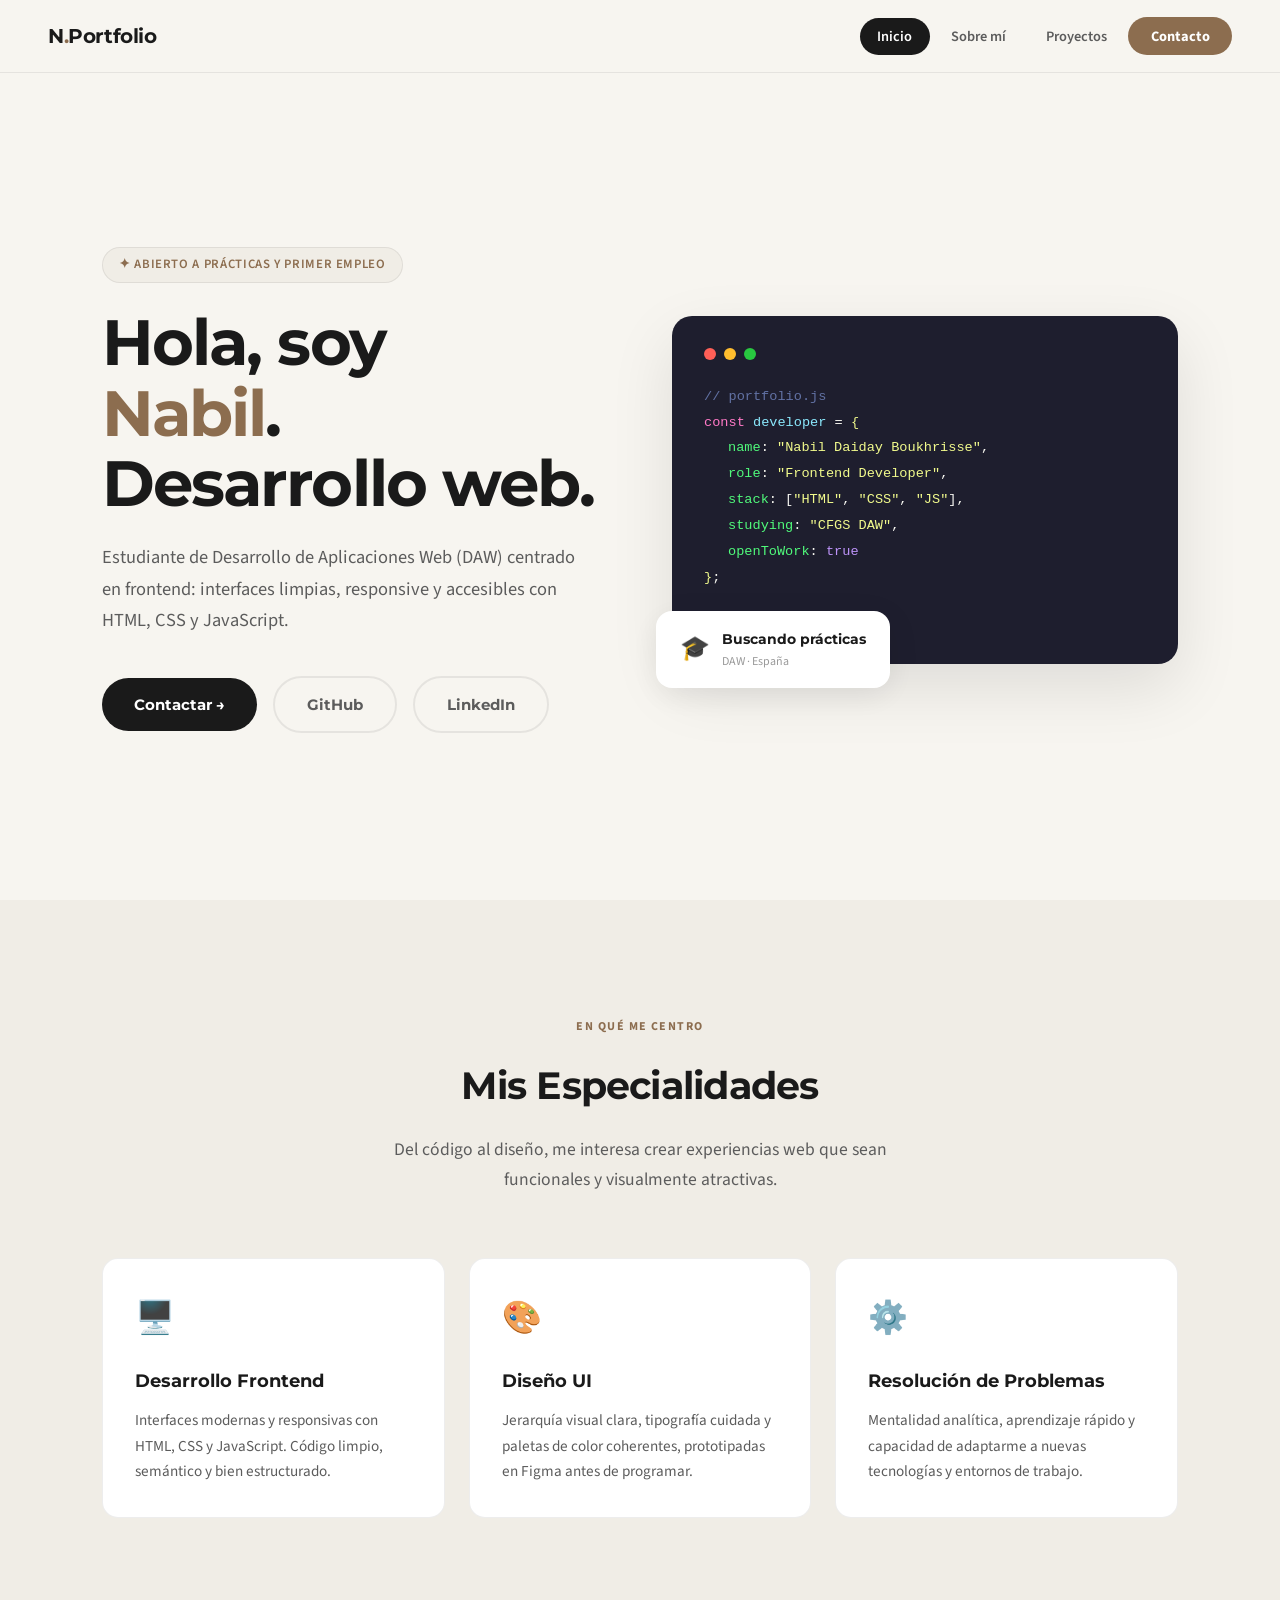
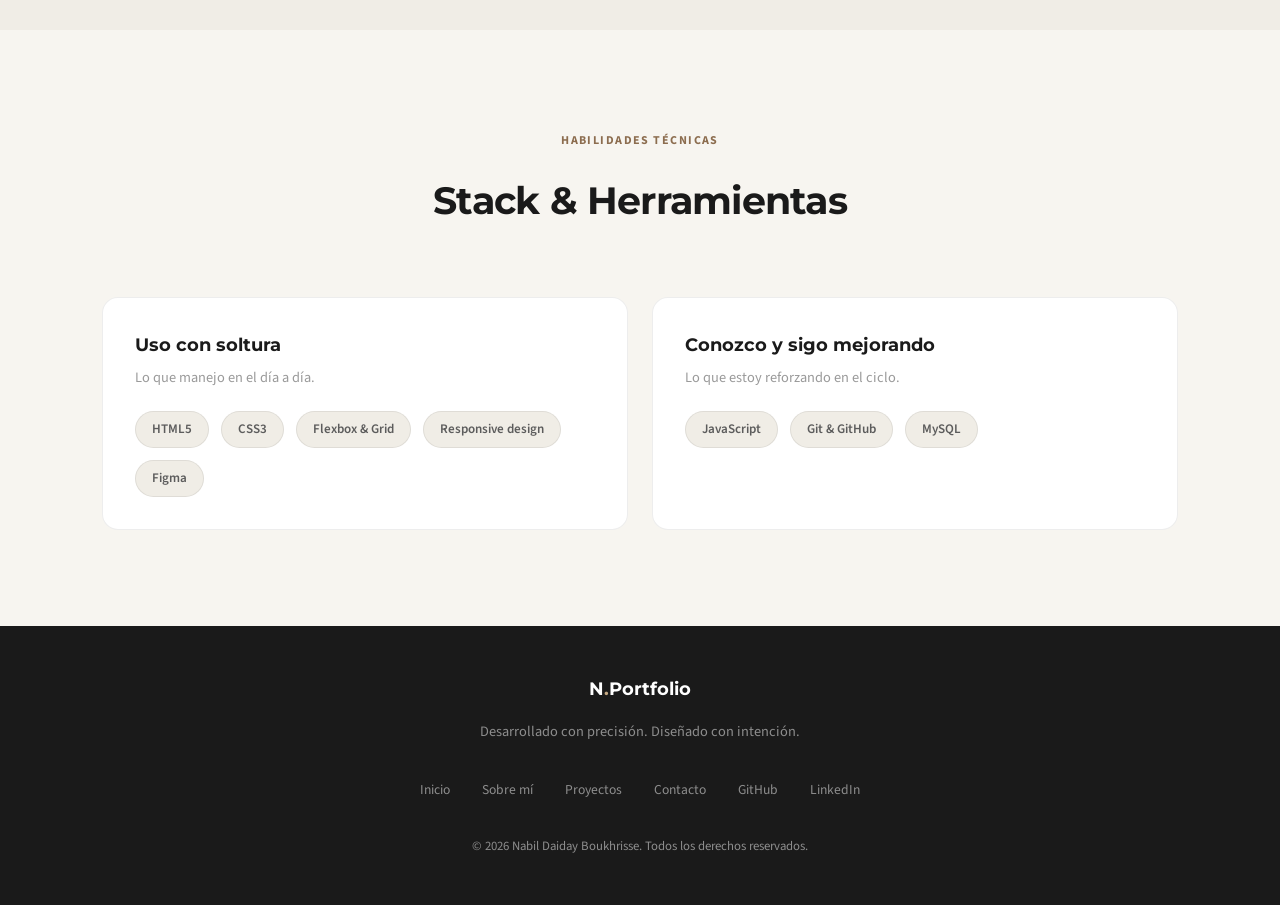
==== commit 788c37e7: "Añade nombre completo y LinkedIn - Nombre completo en títulos, metadatos, tarjeta de perfil y pie - " ====
--- a/index.html
+++ b/index.html
@@ -3,14 +3,14 @@
 <head>
     <meta charset="UTF-8">
     <meta name="viewport" content="width=device-width, initial-scale=1.0">
-    <title>Nabil — Desarrollador Web Frontend</title>
-    <meta name="description" content="Portfolio de Nabil, estudiante de Desarrollo de Aplicaciones Web centrado en frontend. Abierto a prácticas y primer empleo.">
+    <title>Nabil Daiday Boukhrisse — Desarrollador Web Frontend</title>
+    <meta name="description" content="Portfolio de Nabil Daiday Boukhrisse, estudiante de Desarrollo de Aplicaciones Web centrado en frontend. Abierto a prácticas y primer empleo.">
     <link rel="canonical" href="https://nabildb.github.io/">
     <meta property="og:type" content="website">
     <meta property="og:locale" content="es_ES">
-    <meta property="og:site_name" content="Nabil · Portfolio">
-    <meta property="og:title" content="Nabil — Desarrollador Web Frontend">
-    <meta property="og:description" content="Portfolio de Nabil, estudiante de Desarrollo de Aplicaciones Web centrado en frontend. Abierto a prácticas y primer empleo.">
+    <meta property="og:site_name" content="Nabil Daiday Boukhrisse · Portfolio">
+    <meta property="og:title" content="Nabil Daiday Boukhrisse — Desarrollador Web Frontend">
+    <meta property="og:description" content="Portfolio de Nabil Daiday Boukhrisse, estudiante de Desarrollo de Aplicaciones Web centrado en frontend. Abierto a prácticas y primer empleo.">
     <meta property="og:url" content="https://nabildb.github.io/">
     <meta name="twitter:card" content="summary">
     <link rel="icon" type="image/svg+xml" href="favicon.svg">
@@ -18,6 +18,19 @@
     <link rel="preconnect" href="https://fonts.gstatic.com" crossorigin>
     <link href="https://fonts.googleapis.com/css2?family=Montserrat:wght@400;700&family=Source+Sans+3:ital,wght@0,400;0,500;0,600;1,400&display=swap" rel="stylesheet">
     <link rel="stylesheet" href="styles.css">
+    <script type="application/ld+json">
+    {
+        "@context": "https://schema.org",
+        "@type": "Person",
+        "name": "Nabil Daiday Boukhrisse",
+        "jobTitle": "Desarrollador Web Frontend",
+        "url": "https://nabildb.github.io/",
+        "sameAs": [
+            "https://github.com/nabildb",
+            "https://www.linkedin.com/in/nabil-daiday-boukhrisse-04b022206/"
+        ]
+    }
+    </script>
 </head>
 <body>
 
@@ -51,7 +64,8 @@
                     </p>
                     <div class="hero__actions fade-up delay-3">
                         <a href="contacto.html" class="btn btn-primary">Contactar →</a>
-                        <a href="https://github.com/nabildb" class="btn btn-secondary" target="_blank" rel="noopener">Ver GitHub</a>
+                        <a href="https://github.com/nabildb" class="btn btn-secondary" target="_blank" rel="noopener">GitHub</a>
+                        <a href="https://www.linkedin.com/in/nabil-daiday-boukhrisse-04b022206/" class="btn btn-secondary" target="_blank" rel="noopener">LinkedIn</a>
                     </div>
                 </div>
 
@@ -60,7 +74,7 @@
                         <div class="code-card__dots"><span></span><span></span><span></span></div>
                         <div class="tok-comment">// portfolio.js</div>
                         <div><span class="tok-keyword">const</span> <span class="tok-var">developer</span> = <span class="tok-str">{</span></div>
-                        <div class="indent"><span class="tok-prop">name</span>: <span class="tok-str">"Nabil"</span>,</div>
+                        <div class="indent"><span class="tok-prop">name</span>: <span class="tok-str">"Nabil Daiday Boukhrisse"</span>,</div>
                         <div class="indent"><span class="tok-prop">role</span>: <span class="tok-str">"Frontend Developer"</span>,</div>
                         <div class="indent"><span class="tok-prop">stack</span>: [<span class="tok-str">"HTML"</span>, <span class="tok-str">"CSS"</span>, <span class="tok-str">"JS"</span>],</div>
                         <div class="indent"><span class="tok-prop">studying</span>: <span class="tok-str">"CFGS DAW"</span>,</div>
@@ -158,8 +172,9 @@
             <li><a href="proyectos.html">Proyectos</a></li>
             <li><a href="contacto.html">Contacto</a></li>
             <li><a href="https://github.com/nabildb" target="_blank" rel="noopener">GitHub</a></li>
+            <li><a href="https://www.linkedin.com/in/nabil-daiday-boukhrisse-04b022206/" target="_blank" rel="noopener">LinkedIn</a></li>
         </ul>
-        <p class="footer__copy">&copy; 2026 Nabil. Todos los derechos reservados.</p>
+        <p class="footer__copy">&copy; 2026 Nabil Daiday Boukhrisse. Todos los derechos reservados.</p>
     </footer>
 
     <script src="main.js"></script>
--- a/styles.css
+++ b/styles.css
@@ -1253,3 +1253,7 @@
         scroll-behavior: auto !important;
     }
 }
+
+.profile-card .profile-card__link {
+    margin-top: 0.75rem;
+}
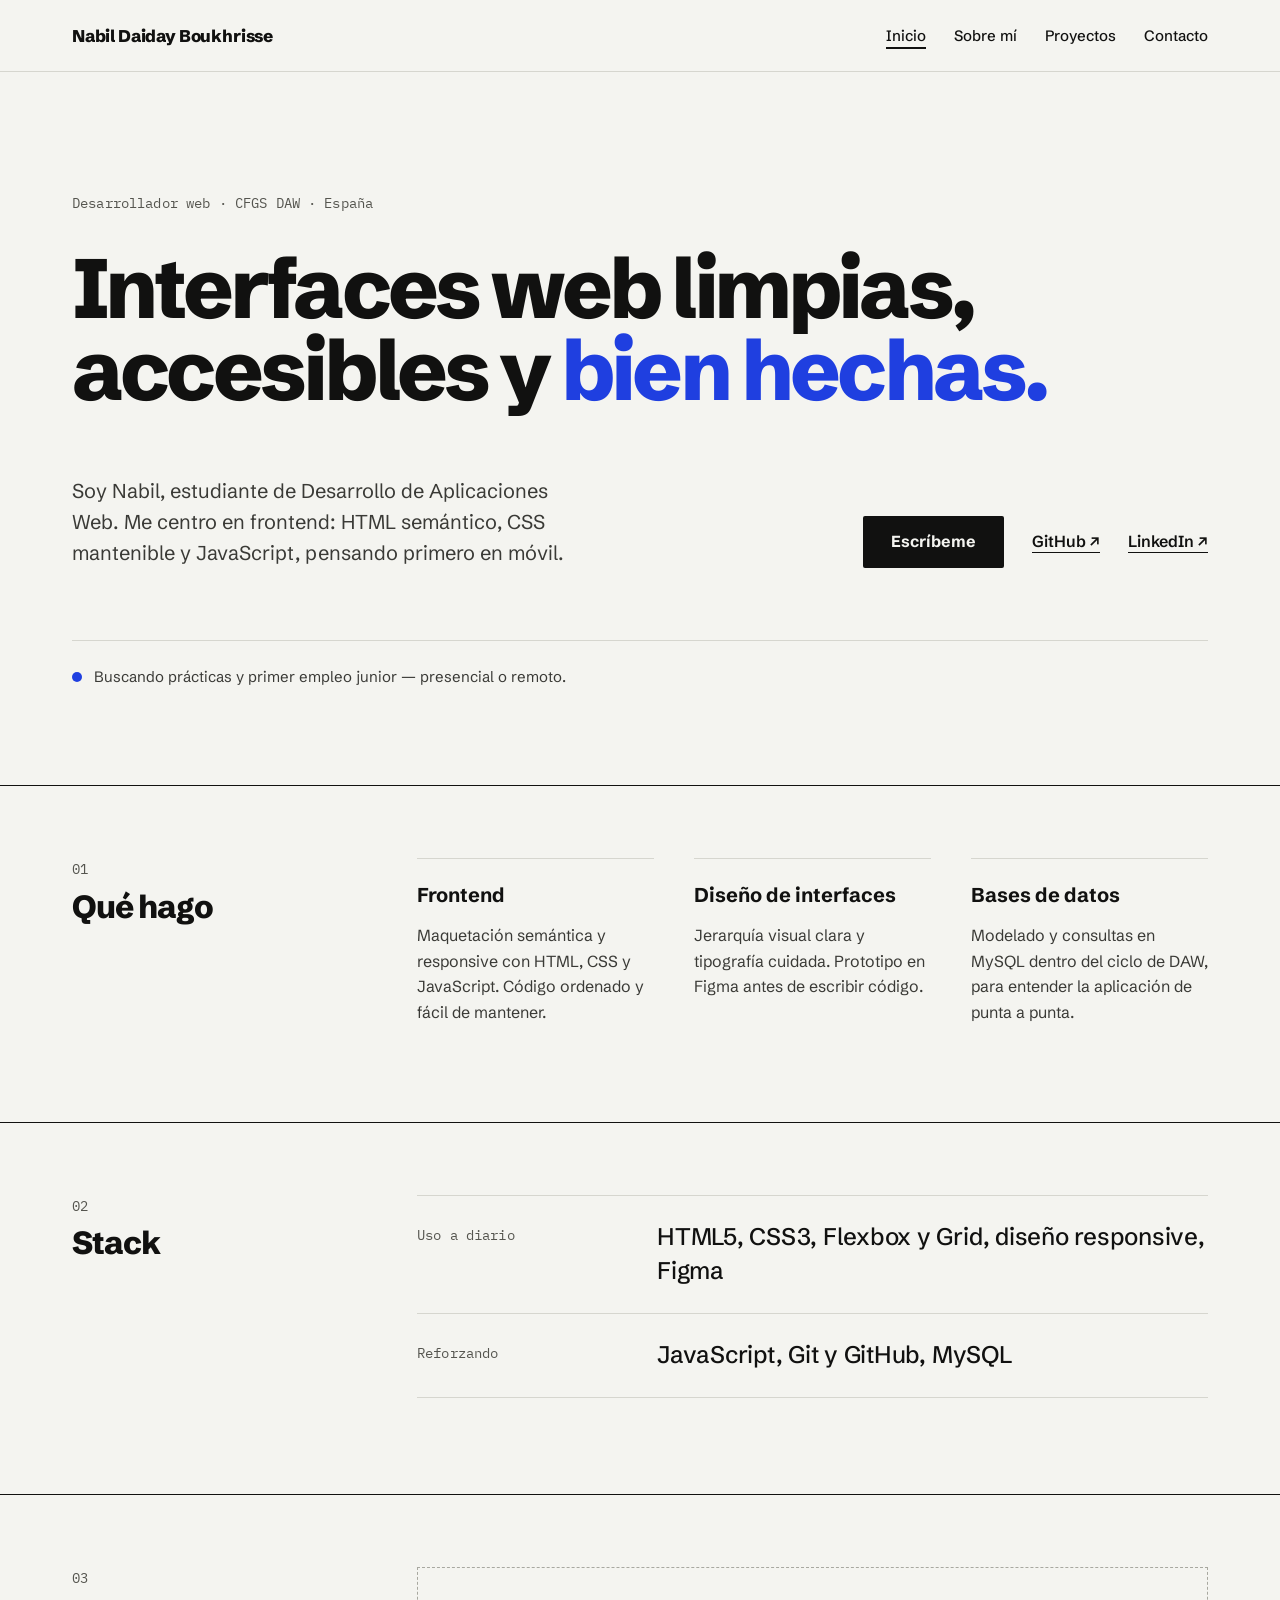
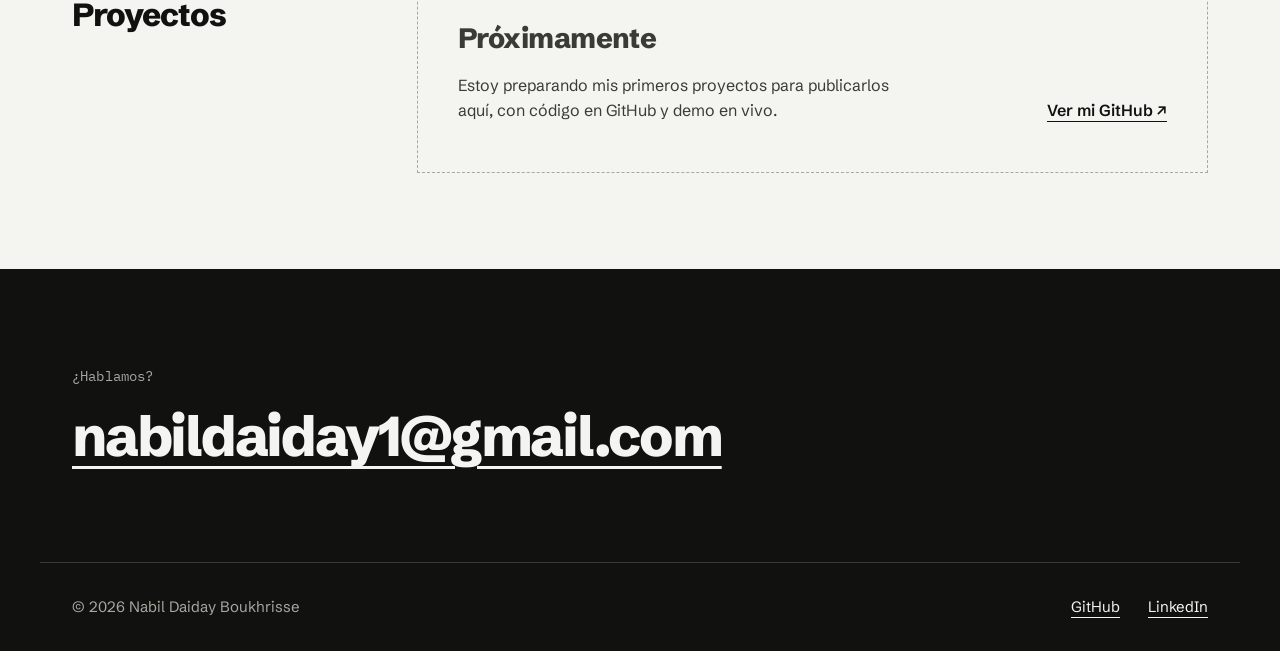
==== commit 7f7ec768: "Rediseño editorial del portfolio - Nuevo estilo: tipografía Schibsted Grotesk + IBM Plex Mono,   fil" ====
--- a/index.html
+++ b/index.html
@@ -5,6 +5,7 @@
     <meta name="viewport" content="width=device-width, initial-scale=1.0">
     <title>Nabil Daiday Boukhrisse — Desarrollador Web Frontend</title>
     <meta name="description" content="Portfolio de Nabil Daiday Boukhrisse, estudiante de Desarrollo de Aplicaciones Web centrado en frontend. Abierto a prácticas y primer empleo.">
+    <meta name="theme-color" content="#F4F4F0">
     <link rel="canonical" href="https://nabildb.github.io/">
     <meta property="og:type" content="website">
     <meta property="og:locale" content="es_ES">
@@ -16,7 +17,7 @@
     <link rel="icon" type="image/svg+xml" href="favicon.svg">
     <link rel="preconnect" href="https://fonts.googleapis.com">
     <link rel="preconnect" href="https://fonts.gstatic.com" crossorigin>
-    <link href="https://fonts.googleapis.com/css2?family=Montserrat:wght@400;700&family=Source+Sans+3:ital,wght@0,400;0,500;0,600;1,400&display=swap" rel="stylesheet">
+    <link href="https://fonts.googleapis.com/css2?family=Schibsted+Grotesk:wght@400;500;700;800&family=IBM+Plex+Mono:wght@400;500&display=swap" rel="stylesheet">
     <link rel="stylesheet" href="styles.css">
     <script type="application/ld+json">
     {
@@ -25,158 +26,118 @@
         "name": "Nabil Daiday Boukhrisse",
         "jobTitle": "Desarrollador Web Frontend",
         "url": "https://nabildb.github.io/",
-        "sameAs": [
-            "https://github.com/nabildb",
-            "https://www.linkedin.com/in/nabil-daiday-boukhrisse-04b022206/"
-        ]
+        "sameAs": ["https://github.com/nabildb", "https://www.linkedin.com/in/nabil-daiday-boukhrisse-04b022206/"]
     }
     </script>
 </head>
 <body>
 
-    <!-- ── NAVBAR ── -->
-    <nav class="navbar">
-        <a href="index.html" class="navbar__logo">N<span>.</span>Portfolio</a>
-        <button class="navbar__toggle" id="navToggle" aria-label="Abrir menú" aria-expanded="false">
-            <span></span><span></span><span></span>
-        </button>
-        <ul class="navbar__links" id="navLinks">
-            <li><a href="index.html" class="active">Inicio</a></li>
-            <li><a href="sobre-mi.html">Sobre mí</a></li>
-            <li><a href="proyectos.html">Proyectos</a></li>
-            <li><a href="contacto.html" class="navbar__cta">Contacto</a></li>
-        </ul>
-    </nav>
+    <header class="header">
+        <div class="container header__inner">
+            <a href="index.html" class="header__name">Nabil Daiday Boukhrisse</a>
+            <nav aria-label="Principal">
+                <ul class="nav">
+                    <li><a href="index.html" aria-current="page">Inicio</a></li>
+                    <li><a href="sobre-mi.html">Sobre mí</a></li>
+                    <li><a href="proyectos.html">Proyectos</a></li>
+                    <li><a href="contacto.html">Contacto</a></li>
+                </ul>
+            </nav>
+        </div>
+    </header>
 
     <main>
+        <section class="container hero">
+            <p class="mono">Desarrollador web · CFGS DAW · España</p>
+            <h1 class="display">Interfaces web limpias, accesibles y <span class="accent">bien hechas.</span></h1>
+            <div class="hero__row">
+                <p class="lead">Soy Nabil, estudiante de Desarrollo de Aplicaciones Web. Me centro en frontend: HTML semántico, CSS mantenible y JavaScript, pensando primero en móvil.</p>
+                <div class="actions">
+                    <a href="contacto.html" class="btn">Escríbeme</a>
+                    <a href="https://github.com/nabildb" class="link" target="_blank" rel="noopener">GitHub ↗</a>
+                    <a href="https://www.linkedin.com/in/nabil-daiday-boukhrisse-04b022206/" class="link" target="_blank" rel="noopener">LinkedIn ↗</a>
+                </div>
+            </div>
+            <p class="status"><span class="dot" aria-hidden="true"></span>Buscando prácticas y primer empleo junior — presencial o remoto.</p>
+        </section>
 
-        <!-- ── HERO ── -->
-        <section class="container">
-            <div class="hero">
-                <div class="hero__content">
-                    <div class="hero__badge fade-up">✦ Abierto a prácticas y primer empleo</div>
-                    <h1 class="hero__title fade-up delay-1">
-                        Hola, soy<br><span>Nabil</span>.<br>Desarrollo web.
-                    </h1>
-                    <p class="hero__subtitle fade-up delay-2">
-                        Estudiante de Desarrollo de Aplicaciones Web (DAW) centrado en frontend: interfaces limpias,
-                        responsive y accesibles con HTML, CSS y JavaScript.
-                    </p>
-                    <div class="hero__actions fade-up delay-3">
-                        <a href="contacto.html" class="btn btn-primary">Contactar →</a>
-                        <a href="https://github.com/nabildb" class="btn btn-secondary" target="_blank" rel="noopener">GitHub</a>
-                        <a href="https://www.linkedin.com/in/nabil-daiday-boukhrisse-04b022206/" class="btn btn-secondary" target="_blank" rel="noopener">LinkedIn</a>
-                    </div>
+        <section class="section">
+            <div class="container section__inner">
+                <div class="section__head">
+                    <p class="mono">01</p>
+                    <h2 class="section__title">Qué hago</h2>
                 </div>
-
-                <div class="hero__visual fade-up delay-2">
-                    <div class="code-card">
-                        <div class="code-card__dots"><span></span><span></span><span></span></div>
-                        <div class="tok-comment">// portfolio.js</div>
-                        <div><span class="tok-keyword">const</span> <span class="tok-var">developer</span> = <span class="tok-str">{</span></div>
-                        <div class="indent"><span class="tok-prop">name</span>: <span class="tok-str">"Nabil Daiday Boukhrisse"</span>,</div>
-                        <div class="indent"><span class="tok-prop">role</span>: <span class="tok-str">"Frontend Developer"</span>,</div>
-                        <div class="indent"><span class="tok-prop">stack</span>: [<span class="tok-str">"HTML"</span>, <span class="tok-str">"CSS"</span>, <span class="tok-str">"JS"</span>],</div>
-                        <div class="indent"><span class="tok-prop">studying</span>: <span class="tok-str">"CFGS DAW"</span>,</div>
-                        <div class="indent"><span class="tok-prop">openToWork</span>: <span class="tok-bool">true</span></div>
-                        <div><span class="tok-str">}</span>;</div>
-                        <div class="code-card__prompt">
-                            <span class="tok-prop">$</span>
-                            <span class="code-card__cursor"></span>
+                <div class="section__body">
+                    <div class="columns">
+                        <div class="column">
+                            <h3>Frontend</h3>
+                            <p>Maquetación semántica y responsive con HTML, CSS y JavaScript. Código ordenado y fácil de mantener.</p>
                         </div>
-                    </div>
-                    <div class="hero__image-badge">
-                        <span class="badge-icon">🎓</span>
-                        <div>
-                            <div class="badge-title">Buscando prácticas</div>
-                            <div class="badge-sub">DAW · España</div>
+                        <div class="column">
+                            <h3>Diseño de interfaces</h3>
+                            <p>Jerarquía visual clara y tipografía cuidada. Prototipo en Figma antes de escribir código.</p>
+                        </div>
+                        <div class="column">
+                            <h3>Bases de datos</h3>
+                            <p>Modelado y consultas en MySQL dentro del ciclo de DAW, para entender la aplicación de punta a punta.</p>
                         </div>
                     </div>
                 </div>
             </div>
         </section>
 
-        <!-- ── SERVICES / SKILLS OVERVIEW ── -->
-        <section class="services-section section-alt">
-            <div class="container">
-                <div class="section-header">
-                    <span class="section-label">En qué me centro</span>
-                    <h2 class="section-title">Mis Especialidades</h2>
-                    <p class="section-sub">Del código al diseño, me interesa crear experiencias web que sean funcionales
-                        y visualmente atractivas.</p>
+        <section class="section">
+            <div class="container section__inner">
+                <div class="section__head">
+                    <p class="mono">02</p>
+                    <h2 class="section__title">Stack</h2>
                 </div>
-                <div class="cards-grid">
-                    <div class="card">
-                        <div class="card__icon">🖥️</div>
-                        <h3 class="card__title">Desarrollo Frontend</h3>
-                        <p class="card__text">Interfaces modernas y responsivas con HTML, CSS y JavaScript. Código
-                            limpio, semántico y bien estructurado.</p>
-                    </div>
-                    <div class="card">
-                        <div class="card__icon">🎨</div>
-                        <h3 class="card__title">Diseño UI</h3>
-                        <p class="card__text">Jerarquía visual clara, tipografía cuidada y paletas de color coherentes,
-                            prototipadas en Figma antes de programar.</p>
-                    </div>
-                    <div class="card">
-                        <div class="card__icon">⚙️</div>
-                        <h3 class="card__title">Resolución de Problemas</h3>
-                        <p class="card__text">Mentalidad analítica, aprendizaje rápido y capacidad de adaptarme a nuevas
-                            tecnologías y entornos de trabajo.</p>
+                <div class="section__body">
+                    <dl>
+                        <div class="stack-row">
+                            <dt class="mono">Uso a diario</dt>
+                            <dd>HTML5, CSS3, Flexbox y Grid, diseño responsive, Figma</dd>
+                        </div>
+                        <div class="stack-row">
+                            <dt class="mono">Reforzando</dt>
+                            <dd>JavaScript, Git y GitHub, MySQL</dd>
+                        </div>
+                    </dl>
+                </div>
+            </div>
+        </section>
+
+        <section class="section" id="proyectos">
+            <div class="container section__inner">
+                <div class="section__head">
+                    <p class="mono">03</p>
+                    <h2 class="section__title">Proyectos</h2>
+                </div>
+                <div class="section__body">
+                    <div class="soon">
+                        <div>
+                            <p class="soon__title">Próximamente</p>
+                            <p>Estoy preparando mis primeros proyectos para publicarlos aquí, con código en GitHub y demo en vivo.</p>
+                        </div>
+                        <a href="https://github.com/nabildb" class="link" target="_blank" rel="noopener">Ver mi GitHub ↗</a>
                     </div>
                 </div>
             </div>
         </section>
-
-        <!-- ── STACK ── -->
-        <section class="skills-section">
-            <div class="container">
-                <div class="section-header">
-                    <span class="section-label">Habilidades técnicas</span>
-                    <h2 class="section-title">Stack &amp; Herramientas</h2>
-                </div>
-                <div class="stack-grid">
-                    <div class="card stack-group">
-                        <h3 class="stack-group__title">Uso con soltura</h3>
-                        <p class="stack-group__sub">Lo que manejo en el día a día.</p>
-                        <div class="spec-pills">
-                            <span class="pill">HTML5</span>
-                            <span class="pill">CSS3</span>
-                            <span class="pill">Flexbox &amp; Grid</span>
-                            <span class="pill">Responsive design</span>
-                            <span class="pill">Figma</span>
-                        </div>
-                    </div>
-                    <div class="card stack-group">
-                        <h3 class="stack-group__title">Conozco y sigo mejorando</h3>
-                        <p class="stack-group__sub">Lo que estoy reforzando en el ciclo.</p>
-                        <div class="spec-pills">
-                            <span class="pill">JavaScript</span>
-                            <span class="pill">Git &amp; GitHub</span>
-                            <span class="pill">MySQL</span>
-                        </div>
-                    </div>
-                </div>
-            </div>
-        </section>
-
     </main>
 
-    <!-- ── FOOTER ── -->
     <footer class="footer">
-        <div class="footer__logo">N<span>.</span>Portfolio</div>
-        <p class="footer__tagline">Desarrollado con precisión. Diseñado con intención.</p>
-        <ul class="footer__links">
-            <li><a href="index.html">Inicio</a></li>
-            <li><a href="sobre-mi.html">Sobre mí</a></li>
-            <li><a href="proyectos.html">Proyectos</a></li>
-            <li><a href="contacto.html">Contacto</a></li>
-            <li><a href="https://github.com/nabildb" target="_blank" rel="noopener">GitHub</a></li>
-            <li><a href="https://www.linkedin.com/in/nabil-daiday-boukhrisse-04b022206/" target="_blank" rel="noopener">LinkedIn</a></li>
-        </ul>
-        <p class="footer__copy">&copy; 2026 Nabil Daiday Boukhrisse. Todos los derechos reservados.</p>
+        <div class="container footer__cta">
+            <p class="mono">¿Hablamos?</p>
+            <a href="mailto:nabildaiday1@gmail.com" class="footer__email">nabildaiday1@gmail.com</a>
+        </div>
+        <div class="container footer__bar">
+            <span>&copy; 2026 Nabil Daiday Boukhrisse</span>
+            <ul class="footer__links">
+                <li><a href="https://github.com/nabildb" target="_blank" rel="noopener">GitHub</a></li>
+                <li><a href="https://www.linkedin.com/in/nabil-daiday-boukhrisse-04b022206/" target="_blank" rel="noopener">LinkedIn</a></li>
+            </ul>
+        </div>
     </footer>
-
-    <script src="main.js"></script>
 </body>
 </html>
--- a/styles.css
+++ b/styles.css
@@ -1,25 +1,19 @@
+/* ─── TOKENS ───────────────────────────────────────────── */
 :root {
-    --bg-main: #f7f5f0;
-    --bg-card: #ffffff;
-    --bg-subtle: #f0ede6;
-    --accent: #8c6d4f;
-    --accent-light: #c4a882;
-    --accent-dark: #5c4535;
-    --text-primary: #1a1a1a;
-    --text-secondary: #5c5c5c;
-    --text-muted: #9a9a9a;
-    --border: rgba(0, 0, 0, 0.07);
-    --shadow-sm: 0 2px 12px rgba(0, 0, 0, 0.06);
-    --shadow-md: 0 8px 32px rgba(0, 0, 0, 0.08);
-    --shadow-lg: 0 24px 64px rgba(0, 0, 0, 0.1);
-    --font-heading: 'Montserrat', sans-serif;
-    --font-body: 'Source Sans 3', sans-serif;
-    --transition: all 0.3s cubic-bezier(0.4, 0, 0.2, 1);
-    --radius: 16px;
-    --container: 1140px;
-}
-
-/* ─── RESET & BASE ─────────────────────────────────────── */
+    --bg: #F4F4F0;
+    --ink: #111110;
+    --text: #3A3A36;
+    --muted: #55554F;
+    --line: #D6D6CF;
+    --line-strong: #A8A8A0;
+    --accent: #1F3FE0;
+    --font: 'Schibsted Grotesk', system-ui, sans-serif;
+    --mono: 'IBM Plex Mono', ui-monospace, monospace;
+    --container: 1200px;
+    --gutter: 32px;
+}
+
+/* ─── BASE ─────────────────────────────────────────────── */
 *,
 *::before,
 *::after {
@@ -33,1227 +27,606 @@
 }
 
 body {
-    background-color: var(--bg-main);
-    color: var(--text-primary);
-    font-family: var(--font-body);
+    background: var(--bg);
+    color: var(--ink);
+    font-family: var(--font);
     font-size: 1rem;
-    line-height: 1.7;
+    line-height: 1.6;
     -webkit-font-smoothing: antialiased;
     min-height: 100vh;
     display: flex;
     flex-direction: column;
-    overscroll-behavior-y: none;
 }
 
 main {
-    flex: 1; /* This pushes the footer to the bottom of the screen always */
-}
-
-img {
-    display: block;
-    max-width: 100%;
+    flex: 1;
 }
 
 a {
-    color: inherit;
-    text-decoration: none;
-}
-
-/* ─── NAVIGATION ────────────────────────────────────────── */
-.navbar {
-    position: fixed;
-    top: 0;
-    left: 0;
-    right: 0;
-    z-index: 200;
-    display: flex;
-    align-items: center;
-    justify-content: space-between;
-    padding: 1.2rem 3rem;
-    background: rgba(247, 245, 240, 0.85);
-    backdrop-filter: blur(16px);
-    -webkit-backdrop-filter: blur(16px);
-    border-bottom: 1px solid var(--border);
-    transition: var(--transition);
-}
-
-.navbar__logo {
-    font-family: var(--font-heading);
-    font-weight: 700;
-    font-size: 1.25rem;
-    letter-spacing: -0.02em;
-    color: var(--text-primary);
-    text-decoration: none;
-    transition: var(--transition);
-    display: inline-block;
-}
-
-.navbar__logo:hover {
-    transform: translateY(-1px);
-    opacity: 0.9;
-}
-
-.navbar__logo span { 
-    color: var(--accent); 
-    transition: var(--transition);
-}
-
-.navbar__logo:hover span {
-    color: var(--text-primary);
-}
-
-.navbar__links {
-    display: flex;
-    gap: 0.25rem;
-    list-style: none;
-}
-
-.navbar__links a {
-    padding: 0.5rem 1.1rem;
-    border-radius: 100px;
-    font-size: 0.9rem;
-    font-weight: 600;
-    color: var(--text-secondary);
-    transition: var(--transition);
-}
-
-.navbar__links a:hover,
-.navbar__links a.active {
-    background: var(--text-primary);
-    color: #fff;
-}
-
-.navbar__cta {
-    background: var(--accent);
-    color: #fff !important;
-    padding: 0.55rem 1.4rem !important;
-    border-radius: 100px !important;
-    font-weight: 700 !important;
-    transition: var(--transition) !important;
-}
-
-.navbar__cta:hover {
-    background: var(--accent-dark) !important;
-    transform: translateY(-1px);
-}
-
-/* ─── LAYOUT ────────────────────────────────────────────── */
+    color: var(--ink);
+    text-underline-offset: 5px;
+    transition: color 0.15s ease;
+}
+
+a:hover {
+    color: var(--accent);
+}
+
+:focus-visible {
+    outline: 2px solid var(--accent);
+    outline-offset: 3px;
+}
+
 .container {
     max-width: var(--container);
     margin: 0 auto;
-    padding: 0 2rem;
-}
-
-main {
-    padding-top: 80px;
-}
-
-/* ─── HERO ──────────────────────────────────────────────── */
+    padding: 0 var(--gutter);
+}
+
+.mono {
+    font-family: var(--mono);
+    font-size: 0.875rem;
+    color: var(--muted);
+    letter-spacing: 0.01em;
+}
+
+.accent {
+    color: var(--accent);
+}
+
+.dot {
+    width: 10px;
+    height: 10px;
+    border-radius: 50%;
+    background: var(--accent);
+    flex: none;
+}
+
+/* ─── HEADER ───────────────────────────────────────────── */
+.header {
+    border-bottom: 1px solid var(--line);
+}
+
+.header__inner {
+    display: flex;
+    flex-wrap: wrap;
+    align-items: center;
+    justify-content: space-between;
+    gap: 12px 24px;
+    padding-top: 22px;
+    padding-bottom: 22px;
+}
+
+.header__name {
+    font-weight: 800;
+    font-size: 17px;
+    letter-spacing: -0.01em;
+    text-decoration: none;
+}
+
+.nav {
+    display: flex;
+    flex-wrap: wrap;
+    gap: 8px 28px;
+    list-style: none;
+    font-size: 15px;
+    font-weight: 500;
+}
+
+.nav a {
+    text-decoration: none;
+}
+
+.nav a[aria-current="page"] {
+    text-decoration: underline;
+    text-underline-offset: 6px;
+    text-decoration-thickness: 2px;
+}
+
+/* ─── HERO ─────────────────────────────────────────────── */
 .hero {
-    display: grid;
-    grid-template-columns: 1fr 1fr;
+    padding-top: 120px;
+    padding-bottom: 96px;
+}
+
+.hero .mono {
+    margin-bottom: 32px;
+}
+
+.display {
+    font-size: clamp(2.75rem, 7.5vw, 5.25rem);
+    line-height: 0.98;
+    font-weight: 800;
+    letter-spacing: -0.045em;
+    max-width: 1000px;
+}
+
+.display--sm {
+    font-size: clamp(2.5rem, 6vw, 4.5rem);
+    line-height: 1;
+    max-width: 900px;
+}
+
+.hero__row {
+    display: flex;
+    flex-wrap: wrap;
+    justify-content: space-between;
+    align-items: flex-end;
+    gap: 40px;
+    margin-top: 64px;
+}
+
+.lead {
+    font-size: 1.25rem;
+    line-height: 1.55;
+    color: var(--text);
+    max-width: 520px;
+}
+
+.actions {
+    display: flex;
+    flex-wrap: wrap;
     align-items: center;
-    gap: 4rem;
-    min-height: calc(100vh - 80px);
-    padding: 4rem 0;
-}
-
-.hero__badge {
-    display: inline-flex;
-    align-items: center;
-    gap: 0.5rem;
-    background: var(--bg-subtle);
-    border: 1px solid var(--border);
-    border-radius: 100px;
-    padding: 0.4rem 1rem;
-    font-size: 0.8rem;
-    font-weight: 600;
-    color: var(--accent);
-    margin-bottom: 1.5rem;
-    letter-spacing: 0.05em;
-    text-transform: uppercase;
-}
-
-.hero__title {
-    font-family: var(--font-heading);
-    font-size: clamp(2.5rem, 5vw, 4.5rem);
-    font-weight: 700;
-    line-height: 1.1;
-    letter-spacing: -0.03em;
-    color: var(--text-primary);
-    margin-bottom: 1.5rem;
-}
-
-.hero__title span {
-    color: var(--accent);
-}
-
-.hero__subtitle {
-    font-size: 1.15rem;
-    color: var(--text-secondary);
-    max-width: 480px;
-    margin-bottom: 2.5rem;
-    line-height: 1.7;
-}
-
-.hero__actions {
-    display: flex;
-    gap: 1rem;
-    align-items: center;
-    flex-wrap: wrap;
+    gap: 16px 28px;
 }
 
 .btn {
     display: inline-flex;
     align-items: center;
-    gap: 0.5rem;
-    padding: 0.85rem 2rem;
-    border-radius: 100px;
-    font-family: var(--font-heading);
+    justify-content: center;
+    min-height: 52px;
+    padding: 0 28px;
+    background: var(--ink);
+    color: var(--bg);
+    border: none;
+    border-radius: 2px;
+    font-family: var(--font);
     font-weight: 700;
-    font-size: 0.95rem;
+    font-size: 1rem;
+    text-decoration: none;
     cursor: pointer;
-    transition: var(--transition);
+    transition: background 0.15s ease;
+}
+
+.btn:hover {
+    background: var(--accent);
+    color: #fff;
+}
+
+.btn:disabled {
+    opacity: 0.6;
+    cursor: wait;
+}
+
+.link {
+    font-weight: 600;
+}
+
+.status {
+    display: flex;
+    align-items: center;
+    gap: 12px;
+    margin-top: 72px;
+    padding-top: 24px;
+    border-top: 1px solid var(--line);
+    font-size: 15px;
+    color: var(--text);
+}
+
+/* ─── SECTIONS ─────────────────────────────────────────── */
+.section {
+    border-top: 1px solid var(--ink);
+}
+
+.section__inner {
+    display: flex;
+    flex-wrap: wrap;
+    gap: 48px;
+    padding-top: 72px;
+    padding-bottom: 96px;
+}
+
+.section__head {
+    flex: 1 1 220px;
+}
+
+.section__title {
+    margin-top: 8px;
+    font-size: 2rem;
+    font-weight: 800;
+    letter-spacing: -0.03em;
+    line-height: 1.15;
+}
+
+.section__body {
+    flex: 3 1 560px;
+    min-width: 0;
+}
+
+.columns {
+    display: grid;
+    grid-template-columns: repeat(auto-fit, minmax(220px, 1fr));
+    gap: 40px;
+}
+
+.column {
+    border-top: 1px solid var(--line);
+    padding-top: 20px;
+}
+
+.column h3 {
+    font-size: 1.25rem;
+    font-weight: 700;
+    margin-bottom: 12px;
+}
+
+.column p,
+.steps p {
+    color: var(--text);
+}
+
+/* Stack list */
+.stack-row {
+    display: flex;
+    flex-wrap: wrap;
+    gap: 8px 40px;
+    padding: 24px 0;
+    border-top: 1px solid var(--line);
+}
+
+.stack-row:last-child {
+    border-bottom: 1px solid var(--line);
+}
+
+.stack-row dt {
+    flex: 0 0 200px;
+    padding-top: 4px;
+}
+
+.stack-row dd {
+    flex: 1 1 300px;
+    font-size: 1.5rem;
+    font-weight: 500;
+    letter-spacing: -0.01em;
+    line-height: 1.45;
+}
+
+/* Coming soon */
+.soon {
+    border: 1px dashed var(--line-strong);
+    padding: 48px 40px;
+    display: flex;
+    flex-wrap: wrap;
+    justify-content: space-between;
+    align-items: flex-end;
+    gap: 24px;
+}
+
+.soon__title {
+    font-size: 1.75rem;
+    font-weight: 800;
+    letter-spacing: -0.02em;
+    margin-bottom: 12px;
+}
+
+.soon p {
+    color: var(--text);
+    max-width: 460px;
+}
+
+/* ─── ABOUT ────────────────────────────────────────────── */
+.about__row {
+    display: flex;
+    flex-wrap: wrap;
+    gap: 64px;
+    margin-top: 80px;
+}
+
+.prose {
+    flex: 3 1 480px;
+    display: flex;
+    flex-direction: column;
+    gap: 20px;
+    font-size: 1.2rem;
+    line-height: 1.65;
+    color: var(--text);
+}
+
+.facts {
+    flex: 2 1 320px;
+    align-self: flex-start;
+    border-top: 1px solid var(--ink);
+}
+
+.facts > div {
+    display: flex;
+    justify-content: space-between;
+    gap: 24px;
+    padding: 18px 0;
+    border-bottom: 1px solid var(--line);
+}
+
+.facts dd {
+    font-weight: 600;
+    text-align: right;
+    display: flex;
+    align-items: baseline;
+    gap: 10px;
+}
+
+.facts__links {
+    display: flex;
+    flex-wrap: wrap;
+    gap: 24px;
+    padding-top: 24px;
+}
+
+.steps {
+    list-style: none;
+}
+
+.steps li {
+    display: flex;
+    flex-wrap: wrap;
+    gap: 8px 32px;
+    padding: 28px 0;
+    border-top: 1px solid var(--line);
+}
+
+.steps li:last-child {
+    border-bottom: 1px solid var(--line);
+}
+
+.steps .mono {
+    flex: 0 0 48px;
+    color: var(--accent);
+    padding-top: 6px;
+}
+
+.steps div {
+    flex: 1 1 400px;
+}
+
+.steps h3 {
+    font-size: 1.375rem;
+    font-weight: 700;
+    margin-bottom: 8px;
+}
+
+/* ─── CONTACT ──────────────────────────────────────────── */
+.contact {
+    display: flex;
+    flex-wrap: wrap;
+    gap: 80px;
+    padding-top: 112px;
+    padding-bottom: 120px;
+}
+
+.contact__info {
+    flex: 1 1 400px;
+}
+
+.contact__info > .mono {
+    margin-bottom: 32px;
+}
+
+.contact__info .lead {
+    margin: 28px 0 48px;
+    max-width: 440px;
+}
+
+.details {
+    border-top: 1px solid var(--ink);
+}
+
+.details > div {
+    padding: 18px 0;
+    border-bottom: 1px solid var(--line);
+}
+
+.details dt {
+    margin-bottom: 4px;
+}
+
+.details dd {
+    font-size: 1.25rem;
+    font-weight: 600;
+    display: flex;
+    align-items: baseline;
+    gap: 10px;
+    overflow-wrap: anywhere;
+}
+
+.form {
+    flex: 1 1 420px;
+    align-self: flex-start;
+    display: flex;
+    flex-direction: column;
+    gap: 24px;
+    padding-top: 8px;
+}
+
+.form__row {
+    display: flex;
+    flex-wrap: wrap;
+    gap: 24px;
+}
+
+.field {
+    flex: 1 1 200px;
+    display: flex;
+    flex-direction: column;
+    gap: 8px;
+    font-family: var(--mono);
+    font-size: 0.875rem;
+    color: var(--muted);
+}
+
+.field input,
+.field select,
+.field textarea {
+    font-family: var(--font);
+    font-size: 1.0625rem;
+    color: var(--ink);
+    background: transparent;
     border: none;
-}
-
-.btn-primary {
-    background: var(--text-primary);
-    color: #fff;
-}
-
-.btn-primary:hover {
-    background: var(--accent);
-    transform: translateY(-2px);
-    box-shadow: 0 12px 28px rgba(140, 109, 79, 0.35);
-}
-
-.btn-secondary {
-    background: transparent;
-    border: 2px solid var(--border);
-    color: var(--text-secondary);
-}
-
-.btn-secondary:hover {
-    border-color: var(--text-primary);
-    color: var(--text-primary);
-    transform: translateY(-2px);
-}
-
-.hero__stats {
-    display: flex;
-    gap: 2.5rem;
-    margin-top: 3.5rem;
-    padding-top: 2.5rem;
-    border-top: 1px solid var(--border);
-}
-
-.stat__number {
-    font-family: var(--font-heading);
-    font-size: 2rem;
-    font-weight: 700;
-    color: var(--text-primary);
-}
-
-.stat__label {
-    font-size: 0.85rem;
-    color: var(--text-muted);
-    font-weight: 600;
-    text-transform: uppercase;
-    letter-spacing: 0.05em;
-}
-
-.hero__image {
-    position: relative;
-}
-
-.hero__image img {
+    border-bottom: 1.5px solid var(--ink);
+    border-radius: 0;
+    padding: 12px 0;
+    min-height: 44px;
     width: 100%;
-    border-radius: 24px;
-    box-shadow: var(--shadow-lg);
-    aspect-ratio: 4/5;
-    object-fit: cover;
-}
-
-.hero__image-badge {
-    position: absolute;
-    bottom: 2rem;
-    left: -1.5rem;
-    background: #fff;
-    border-radius: var(--radius);
-    padding: 1rem 1.5rem;
-    box-shadow: var(--shadow-md);
-    display: flex;
-    align-items: center;
-    gap: 0.75rem;
-}
-
-.hero__image-badge .badge-icon {
-    font-size: 1.5rem;
-}
-
-.badge-title {
-    font-family: var(--font-heading);
-    font-weight: 700;
-    font-size: 0.9rem;
-}
-
-.badge-sub {
-    font-size: 0.75rem;
-    color: var(--text-muted);
-}
-
-/* ─── SECTION HEADER ───────────────────────────────────── */
-.section-header {
-    text-align: center;
-    margin-bottom: 4rem;
-}
-
-.section-label {
-    display: inline-block;
-    font-size: 0.75rem;
-    font-weight: 700;
-    text-transform: uppercase;
-    letter-spacing: 0.12em;
-    color: var(--accent);
-    margin-bottom: 1rem;
-}
-
-.section-title {
-    font-family: var(--font-heading);
-    font-size: clamp(1.8rem, 3vw, 2.8rem);
-    font-weight: 700;
-    letter-spacing: -0.02em;
-    color: var(--text-primary);
-    margin-bottom: 1rem;
-}
-
-.section-sub {
-    font-size: 1.1rem;
-    color: var(--text-secondary);
-    max-width: 560px;
-    margin: 0 auto;
-}
-
-/* ─── SKILLS & CARDS ────────────────────────────────────── */
-.cards-grid {
-    display: grid;
-    grid-template-columns: repeat(auto-fit, minmax(300px, 1fr));
-    gap: 1.5rem;
-}
-
-.card {
-    background: var(--bg-card);
-    border: 1px solid var(--border);
-    border-radius: var(--radius);
-    padding: 2rem;
-    transition: var(--transition);
-    position: relative;
-    overflow: hidden;
-}
-
-.card::before {
-    content: '';
-    position: absolute;
-    top: 0;
-    left: 0;
-    right: 0;
-    height: 3px;
-    background: linear-gradient(90deg, var(--accent), var(--accent-light));
-    opacity: 0;
-    transition: var(--transition);
-}
-
-.card:hover {
-    transform: translateY(-4px);
-    box-shadow: var(--shadow-md);
-    border-color: var(--accent-light);
-}
-
-.card:hover::before {
-    opacity: 1;
-}
-
-.card__icon {
-    font-size: 2rem;
-    margin-bottom: 1.25rem;
-}
-
-.card__title {
-    font-family: var(--font-heading);
-    font-size: 1.1rem;
-    font-weight: 700;
-    margin-bottom: 0.75rem;
-    color: var(--text-primary);
-}
-
-.card__text {
-    color: var(--text-secondary);
-    font-size: 0.95rem;
-}
-
-/* ─── STACK ────────────────────────────────────────────── */
-.skills-section {
-    padding: 6rem 0;
-}
-
-.stack-grid {
-    display: grid;
-    grid-template-columns: 1fr 1fr;
-    gap: 1.5rem;
-}
-
-.stack-group__title {
-    font-family: var(--font-heading);
-    font-size: 1.1rem;
-    font-weight: 700;
-    margin-bottom: 0.4rem;
-}
-
-.stack-group__sub {
-    color: var(--text-muted);
-    font-size: 0.9rem;
-}
-
-.stack-group .spec-pills {
-    margin-top: 1.25rem;
-}
-
-/* ─── ABOUT ────────────────────────────────────────────── */
-.passion-section {
-    padding: 7rem 0;
-}
-
-.passion-grid {
-    display: grid;
-    grid-template-columns: 1fr 1fr;
-    gap: 5rem;
-    align-items: center;
-}
-
-.passion-img {
-    border-radius: 20px;
-    width: 100%;
-    box-shadow: var(--shadow-lg);
-}
-
-.passion-label {
-    font-size: 0.75rem;
-    font-weight: 700;
-    text-transform: uppercase;
-    letter-spacing: 0.12em;
-    color: var(--accent);
-    margin-bottom: 1rem;
-    display: block;
-}
-
-.passion-title {
-    font-family: var(--font-heading);
-    font-size: 2rem;
-    font-weight: 700;
-    letter-spacing: -0.02em;
-    margin-bottom: 1.5rem;
-    line-height: 1.2;
-}
-
-.passion-text {
-    color: var(--text-secondary);
-    margin-bottom: 1rem;
-    line-height: 1.8;
-    font-size: 1rem;
-}
-
-.passion-text strong {
-    color: var(--accent);
-}
-
-.spec-pills {
-    display: flex;
-    gap: 0.75rem;
-    flex-wrap: wrap;
-    margin-top: 2rem;
-}
-
-.pill {
-    background: var(--bg-subtle);
-    border: 1px solid var(--border);
-    border-radius: 100px;
-    padding: 0.4rem 1rem;
-    font-size: 0.82rem;
-    font-weight: 600;
-    color: var(--text-secondary);
-}
-
-/* ─── SECTION PADDINGS ──────────────────────────────────── */
-.services-section {
-    padding: 7rem 0;
-}
-
-/* ─── FOOTER ────────────────────────────────────────────── */
-.footer {
-    background: var(--text-primary);
-    color: rgba(255, 255, 255, 0.5);
-    padding: 3rem 2rem;
-    text-align: center;
-}
-
-.footer__logo {
-    font-family: var(--font-heading);
-    font-weight: 700;
-    font-size: 1.1rem;
-    color: #fff;
-    margin-bottom: 1rem;
-}
-
-.footer__logo span {
-    color: var(--accent-light);
-}
-
-.footer__tagline {
-    font-size: 0.9rem;
-    margin-bottom: 2rem;
-}
-
-.footer__links {
-    display: flex;
-    justify-content: center;
-    gap: 2rem;
-    list-style: none;
-    margin-bottom: 2rem;
-}
-
-.footer__links a {
-    font-size: 0.85rem;
-    color: rgba(255, 255, 255, 0.5);
-    transition: var(--transition);
-}
-
-.footer__links a:hover {
-    color: #fff;
-}
-
-.footer__copy {
-    font-size: 0.8rem;
-}
-
-/* ─── CONTACT PAGE ──────────────────────────────────────── */
-.contact-section {
-    padding: 7rem 0;
-}
-
-.contact-grid {
-    display: grid;
-    grid-template-columns: 1fr 1.4fr;
-    gap: 5rem;
-    align-items: start;
-}
-
-.contact-info__title {
-    font-family: var(--font-heading);
-    font-size: 2.2rem;
-    font-weight: 700;
-    letter-spacing: -0.02em;
-    margin-bottom: 1rem;
-}
-
-.contact-info__sub {
-    color: var(--text-secondary);
-    margin-bottom: 3rem;
-    line-height: 1.7;
-}
-
-.contact-detail {
-    display: flex;
-    align-items: center;
-    gap: 1rem;
-    margin-bottom: 1.5rem;
-}
-
-.contact-detail__icon {
-    width: 44px;
-    height: 44px;
-    background: var(--bg-subtle);
-    border-radius: 12px;
-    display: flex;
-    align-items: center;
-    justify-content: center;
-    font-size: 1.2rem;
-    flex-shrink: 0;
-}
-
-.contact-detail__label {
-    font-size: 0.78rem;
-    text-transform: uppercase;
-    letter-spacing: 0.08em;
-    font-weight: 700;
-    color: var(--text-muted);
-    margin-bottom: 0.1rem;
-}
-
-.contact-detail__value {
-    font-weight: 600;
-    font-size: 0.95rem;
-    color: var(--text-primary);
-}
-
-.contact-form {
-    background: var(--bg-card);
-    border: 1px solid var(--border);
-    border-radius: 24px;
-    padding: 3rem;
-    box-shadow: var(--shadow-sm);
-}
-
-.contact-form h3 {
-    font-family: var(--font-heading);
-    font-size: 1.3rem;
-    font-weight: 700;
-    margin-bottom: 2rem;
-}
-
-.form-row {
-    display: grid;
-    grid-template-columns: 1fr 1fr;
-    gap: 1.25rem;
-}
-
-.form-group {
-    display: flex;
-    flex-direction: column;
-    gap: 0.5rem;
-    margin-bottom: 1.25rem;
-}
-
-.form-group label {
-    font-size: 0.82rem;
-    font-weight: 700;
-    text-transform: uppercase;
-    letter-spacing: 0.06em;
-    color: var(--text-secondary);
-}
-
-input,
-textarea,
-select {
-    background: var(--bg-main);
-    border: 1.5px solid var(--border);
-    border-radius: 12px;
-    padding: 0.9rem 1rem;
-    color: var(--text-primary);
-    font-family: var(--font-body);
-    font-size: 1rem;
-    transition: var(--transition);
-    width: 100%;
-}
-
-input:focus,
-textarea:focus,
-select:focus {
-    outline: none;
-    border-color: var(--accent);
-    background: #fff;
-}
-
-textarea {
+}
+
+.field textarea {
     resize: vertical;
     min-height: 140px;
 }
 
-.form-submit {
-    width: 100%;
-    margin-top: 0.5rem;
-}
-
-/* ─── BACK TO TOP SECTION ───────────────────────────────── */
-.page-hero {
-    background: var(--bg-subtle);
-    margin-top: -80px;
-    padding: calc(80px + 4.5rem) 2rem 4.5rem;
-    text-align: center;
-    border-bottom: 1px solid var(--border);
-}
-
-.page-hero__title {
-    font-family: var(--font-heading);
-    font-size: clamp(2rem, 4vw, 3.5rem);
-    font-weight: 700;
-    letter-spacing: -0.03em;
-}
-
-.page-hero__sub {
-    font-size: 1.1rem;
-    color: var(--text-secondary);
-    margin-top: 0.75rem;
-}
-
-/* ─── ANIMATIONS ────────────────────────────────────────── */
-@keyframes fadeUp {
-    from {
-        opacity: 0;
-        transform: translateY(24px);
-    }
-
-    to {
-        opacity: 1;
-        transform: translateY(0);
-    }
-}
-
-@keyframes blink {
-
-    0%,
-    100% {
-        opacity: 1;
-    }
-
-    50% {
-        opacity: 0;
-    }
-}
-
-.fade-up {
-    animation: fadeUp 0.7s ease-out forwards;
-}
-
-.delay-1 {
-    animation-delay: 0.1s;
-    opacity: 0;
-}
-
-.delay-2 {
-    animation-delay: 0.2s;
-    opacity: 0;
-}
-
-.delay-3 {
-    animation-delay: 0.3s;
-    opacity: 0;
-}
-
-.delay-4 {
-    animation-delay: 0.4s;
-    opacity: 0;
-}
-
-/* ─── SHARED SECTIONS ──────────────────────────────────── */
-.section-alt {
-    background: var(--bg-subtle);
-}
-
-.section-pad {
-    padding: 7rem 0;
-}
-
-/* ─── CODE CARD ────────────────────────────────────────── */
-.code-card {
-    background: #1e1e2e;
-    border-radius: 20px;
-    padding: 2rem;
-    color: #f8f8f2;
-    font-family: 'Courier New', monospace;
-    font-size: 0.85rem;
-    line-height: 1.9;
-    box-shadow: var(--shadow-lg);
-    overflow-x: auto;
-}
-
-.code-card__dots {
-    display: flex;
-    gap: 0.5rem;
-    margin-bottom: 1.5rem;
-}
-
-.code-card__dots span {
-    width: 12px;
-    height: 12px;
-    border-radius: 50%;
-    background: #ff5f57;
-}
-
-.code-card__dots span:nth-child(2) { background: #ffbd2e; }
-.code-card__dots span:nth-child(3) { background: #28c840; }
-
-.code-card .indent { padding-left: 1.5rem; }
-.tok-comment { color: #6272a4; }
-.tok-keyword { color: #ff79c6; }
-.tok-var { color: #8be9fd; }
-.tok-prop { color: #50fa7b; }
-.tok-str { color: #f1fa8c; }
-.tok-bool { color: #bd93f9; }
-
-.code-card__prompt {
-    display: flex;
-    align-items: center;
-    gap: 0.4rem;
-    margin-top: 1rem;
-}
-
-.code-card__cursor {
-    display: inline-block;
-    width: 2px;
-    height: 1em;
-    background: #f8f8f2;
-    animation: blink 1s step-end infinite;
-}
-
-.hero__visual {
-    position: relative;
-}
-
-.hero__visual .hero__image-badge {
-    bottom: -1.5rem;
-    left: -1rem;
-}
-
-/* ─── PROFILE CARD ─────────────────────────────────────── */
-.profile-card {
-    text-align: center;
-    padding: 3rem 2rem;
-}
-
-.avatar {
-    width: 100px;
-    height: 100px;
-    margin: 0 auto 1.5rem;
-    border-radius: 50%;
-    background: var(--text-primary);
-    color: #fff;
-    display: flex;
-    align-items: center;
-    justify-content: center;
-    font-family: var(--font-heading);
-    font-size: 2.4rem;
-    font-weight: 700;
-}
-
-.avatar span { color: var(--accent-light); }
-
-.profile-card__name {
-    font-family: var(--font-heading);
-    font-size: 1.5rem;
-    font-weight: 700;
-    margin-bottom: 0.5rem;
-}
-
-.profile-card__role {
+.field input:focus,
+.field select:focus,
+.field textarea:focus {
+    outline: none;
+    border-bottom-color: var(--accent);
+}
+
+.form .btn {
+    align-self: flex-start;
+}
+
+.form-success {
+    display: none;
+    padding: 16px 0;
+    border-top: 1.5px solid var(--accent);
     color: var(--accent);
     font-weight: 600;
-    font-size: 0.9rem;
-    text-transform: uppercase;
-    letter-spacing: 0.08em;
-}
-
-.profile-facts {
-    display: grid;
-    grid-template-columns: 1fr 1fr;
-    gap: 1rem;
-    margin-top: 2rem;
-    text-align: left;
-}
-
-.fact {
-    padding: 1rem;
-    background: var(--bg-subtle);
-    border-radius: 12px;
-}
-
-.fact__label {
-    font-size: 0.75rem;
-    color: var(--text-muted);
-    font-weight: 700;
-    text-transform: uppercase;
-    letter-spacing: 0.06em;
-    margin-bottom: 0.3rem;
-}
-
-.fact__value {
-    font-weight: 600;
-    font-size: 0.9rem;
-}
-
-.fact__value--ok { color: #22a06b; }
-
-.profile-card .btn {
-    margin-top: 2rem;
-    width: 100%;
-    justify-content: center;
-}
-
-/* ─── PROJECTS: COMING SOON ────────────────────────────── */
-.coming-soon {
-    max-width: 640px;
-    margin: 0 auto;
-    text-align: center;
-    padding: 4rem 2rem;
-    border: 2px dashed var(--border);
-    border-radius: 24px;
-    background: var(--bg-card);
-}
-
-.coming-soon__icon {
-    font-size: 2.5rem;
-    margin-bottom: 1rem;
-}
-
-.coming-soon__title {
-    font-family: var(--font-heading);
-    font-size: 1.6rem;
-    font-weight: 700;
-    margin-bottom: 0.75rem;
-}
-
-.coming-soon__text {
-    color: var(--text-secondary);
-    margin-bottom: 2rem;
-}
-
-.coming-soon .hero__actions {
-    justify-content: center;
-}
-
-/* ─── CTA BAND ─────────────────────────────────────────── */
-.cta-band {
-    background: var(--text-primary);
-    padding: 5rem 2rem;
-    text-align: center;
-}
-
-.cta-band .section-label { color: var(--accent-light); }
-
-.cta-band__title {
-    font-family: var(--font-heading);
-    font-size: clamp(1.6rem, 3vw, 2.5rem);
-    font-weight: 700;
+}
+
+.form-success.visible {
+    display: block;
+}
+
+.honey {
+    display: none;
+}
+
+/* ─── FOOTER ───────────────────────────────────────────── */
+.footer {
+    background: var(--ink);
+    color: var(--line-strong);
+}
+
+.footer a {
+    color: var(--bg);
+}
+
+.footer a:hover {
     color: #fff;
-    letter-spacing: -0.02em;
-    margin-bottom: 1rem;
-}
-
-.cta-band__text {
-    color: rgba(255, 255, 255, 0.6);
-    max-width: 480px;
-    margin: 0 auto 2.5rem;
-    font-size: 1.05rem;
-}
-
-.btn-accent {
-    background: var(--accent);
-    color: #fff;
-}
-
-.btn-accent:hover {
-    background: var(--accent-light);
-    transform: translateY(-2px);
-}
-
-/* ─── CONTACT EXTRAS ───────────────────────────────────── */
-.contact-detail__value a:hover { color: var(--accent); }
-
-.highlight-card {
-    margin-top: 2.5rem;
-    background: var(--text-primary);
-    color: #fff;
-    border: none;
-}
-
-.highlight-card h4 {
-    font-family: var(--font-heading);
-    font-size: 1rem;
-    font-weight: 700;
-    margin-bottom: 0.5rem;
-}
-
-.highlight-card p {
-    font-size: 0.9rem;
-    color: rgba(255, 255, 255, 0.65);
-}
-
-.form-success {
-    display: none;
-    margin-top: 1.5rem;
-    padding: 1rem 1.5rem;
-    background: #f0fdf4;
-    border: 1.5px solid #22c55e;
-    border-radius: 12px;
-    color: #15803d;
-    font-weight: 600;
-    font-size: 0.95rem;
-}
-
-.form-success.visible { display: block; }
-
-/* ─── HAMBURGER MENU ────────────────────────────────────── */
-.navbar__toggle {
-    display: none;
-    flex-direction: column;
-    gap: 5px;
-    background: none;
-    border: none;
-    cursor: pointer;
-    padding: 0.4rem;
-    z-index: 210;
-}
-
-.navbar__toggle span {
-    display: block;
-    width: 24px;
-    height: 2px;
-    background: var(--text-primary);
-    border-radius: 2px;
-    transition: var(--transition);
-}
-
-.navbar__toggle.open span:nth-child(1) {
-    transform: translateY(7px) rotate(45deg);
-}
-
-.navbar__toggle.open span:nth-child(2) {
-    opacity: 0;
-}
-
-.navbar__toggle.open span:nth-child(3) {
-    transform: translateY(-7px) rotate(-45deg);
-}
-
-/* ─── RESPONSIVE ────────────────────────────────────────── */
-
-/* ── Tablet (≤900px) ── */
-@media (max-width: 900px) {
+}
+
+.footer__cta {
+    padding-top: 96px;
+}
+
+.footer__cta .mono {
+    color: var(--line-strong);
+    margin-bottom: 20px;
+}
+
+.footer__email {
+    font-size: clamp(1.75rem, 5.5vw, 3.5rem);
+    font-weight: 800;
+    letter-spacing: -0.04em;
+    line-height: 1.05;
+    text-underline-offset: 10px;
+    text-decoration-thickness: 3px;
+    overflow-wrap: anywhere;
+}
+
+.footer__bar {
+    display: flex;
+    flex-wrap: wrap;
+    justify-content: space-between;
+    gap: 16px 24px;
+    padding-top: 32px;
+    padding-bottom: 32px;
+    font-size: 15px;
+}
+
+.footer__cta + .footer__bar {
+    margin-top: 96px;
+    border-top: 1px solid var(--text);
+}
+
+.footer__links {
+    display: flex;
+    flex-wrap: wrap;
+    gap: 12px 28px;
+    list-style: none;
+}
+
+/* ─── RESPONSIVE ───────────────────────────────────────── */
+@media (max-width: 640px) {
+    :root {
+        --gutter: 20px;
+    }
+
     .hero {
-        grid-template-columns: 1fr;
-    }
-
-    .hero__image {
-        order: -1;
-    }
-
-    .passion-grid {
-        grid-template-columns: 1fr;
-        gap: 3rem;
-    }
-
-    .stack-grid {
-        grid-template-columns: 1fr;
-    }
-
-    .section-pad {
-        padding: 5rem 0;
-    }
-
-    .contact-grid {
-        grid-template-columns: 1fr;
-        gap: 3rem;
-    }
-
-    .form-row {
-        grid-template-columns: 1fr;
-    }
-
-    .navbar {
-        padding: 1rem 1.5rem;
-    }
-
-    .hero__stats {
-        gap: 1.5rem;
-    }
-
-    .hero__image-badge {
-        left: 0;
-    }
-
-    .services-section {
-        padding: 5rem 0;
-    }
-
-    .passion-section {
-        padding: 5rem 0;
-    }
-
-    .contact-section {
-        padding: 5rem 0;
-    }
-}
-
-/* ── Mobile (≤640px) ── */
-@media (max-width: 640px) {
-
-    /* Navbar: hamburger */
-    .navbar {
-        padding: 1rem 1.25rem;
-        flex-wrap: wrap;
-    }
-
-    .navbar__toggle {
-        display: flex;
-    }
-
-    .navbar__links {
-        display: flex;
-        flex-direction: column;
-        gap: 1.5rem;
-        width: 100%;
-        
-        max-height: 0;
-        opacity: 0;
-        padding: 0;
-        overflow: hidden;
-        visibility: hidden;
-        transform: translateY(-20px);
-        transition: all 0.4s cubic-bezier(0.4, 0, 0.2, 1);
-    }
-
-    .navbar__links.open {
-        max-height: 500px; /* Suficiente para que quepan todos los enlaces */
-        opacity: 1;
-        visibility: visible;
-        padding: 1.5rem 0 1rem;
-        transform: translateY(0);
-    }
-
-    .navbar__links li {
-        width: 100%;
-    }
-
-    .navbar__links a {
-        display: block;
-        padding: 1rem 1.5rem;
-        border-radius: 12px;
-        font-size: 1.1rem;
-        text-align: center;
-    }
-
-    .navbar__cta {
-        display: inline-flex;
-        margin-top: 0.25rem;
-    }
-
-    /* Layout */
-    main {
-        padding-top: 70px;
-    }
-
-    .container {
-        padding: 0 1.25rem;
-    }
-
-    /* Hero */
-    .hero {
-        gap: 2.5rem;
-        padding: 3rem 0;
-        min-height: unset;
-    }
-
-    .hero__title {
-        font-size: clamp(2rem, 9vw, 3rem);
-    }
-
-    .hero__subtitle {
-        font-size: 1rem;
-    }
-
-    .hero__stats {
-        flex-wrap: wrap;
-        gap: 1.25rem;
-        margin-top: 2rem;
-        padding-top: 1.75rem;
-    }
-
-    .hero__image-badge {
-        position: static;
-        margin-top: 1.5rem;
-        left: auto;
-        bottom: auto;
-    }
-
-    /* Sections */
-    .services-section,
-    .passion-section,
-    .contact-section {
-        padding: 4rem 0;
-    }
-
-    .skills-section,
-    .section-pad {
-        padding: 4rem 0;
-    }
-
-    .code-card {
-        padding: 1.5rem;
-        font-size: 0.78rem;
-    }
-
-    .hero__visual .hero__image-badge {
-        position: static;
-        margin-top: 1.5rem;
-    }
-
-    .section-header {
-        margin-bottom: 2.5rem;
-    }
-
-    /* Cards grid: stack on very small screens */
-    .cards-grid {
-        grid-template-columns: 1fr;
-    }
-
-    /* Passion grid */
-    .passion-grid {
-        gap: 2rem;
-    }
-
-    .passion-title {
-        font-size: 1.6rem;
-    }
-
-    /* Contact form */
-    .contact-form {
-        padding: 1.75rem 1.25rem;
-    }
-
-    .contact-info__title {
-        font-size: 1.75rem;
-    }
-
-    /* Page hero */
-    .page-hero { 
-        margin-top: -70px;
-        padding: calc(70px + 3.5rem) 1.25rem 3.5rem; 
-    }
-
-    /* Footer */
-    .footer__links {
-        flex-wrap: wrap;
-        gap: 1rem;
-    }
-
-    /* Buttons */
-    .btn {
-        padding: 0.8rem 1.5rem;
-        font-size: 0.9rem;
-    }
-
-    .hero__actions {
-        flex-direction: column;
-        align-items: flex-start;
-    }
-
-    .hero__actions .btn {
-        width: 100%;
-        justify-content: center;
-    }
-}
-/* ── Usuarios que prefieren menos movimiento ── */
+        padding-top: 64px;
+        padding-bottom: 64px;
+    }
+
+    .hero__row {
+        margin-top: 40px;
+    }
+
+    .lead {
+        font-size: 1.125rem;
+    }
+
+    .status {
+        margin-top: 48px;
+    }
+
+    .section__inner {
+        gap: 28px;
+        padding-top: 48px;
+        padding-bottom: 64px;
+    }
+
+    .stack-row dd {
+        font-size: 1.25rem;
+    }
+
+    .soon {
+        padding: 32px 24px;
+    }
+
+    .about__row {
+        margin-top: 48px;
+        gap: 48px;
+    }
+
+    .prose {
+        font-size: 1.0625rem;
+    }
+
+    .contact {
+        gap: 56px;
+        padding-top: 64px;
+        padding-bottom: 80px;
+    }
+
+    .footer__cta {
+        padding-top: 64px;
+    }
+
+    .footer__cta + .footer__bar {
+        margin-top: 56px;
+    }
+}
+
 @media (prefers-reduced-motion: reduce) {
-    *,
-    *::before,
-    *::after {
-        animation-duration: 0.01ms !important;
-        animation-delay: 0s !important;
-        transition-duration: 0.01ms !important;
-        scroll-behavior: auto !important;
-    }
-}
-
-.profile-card .profile-card__link {
-    margin-top: 0.75rem;
-}
+    html {
+        scroll-behavior: auto;
+    }
+}
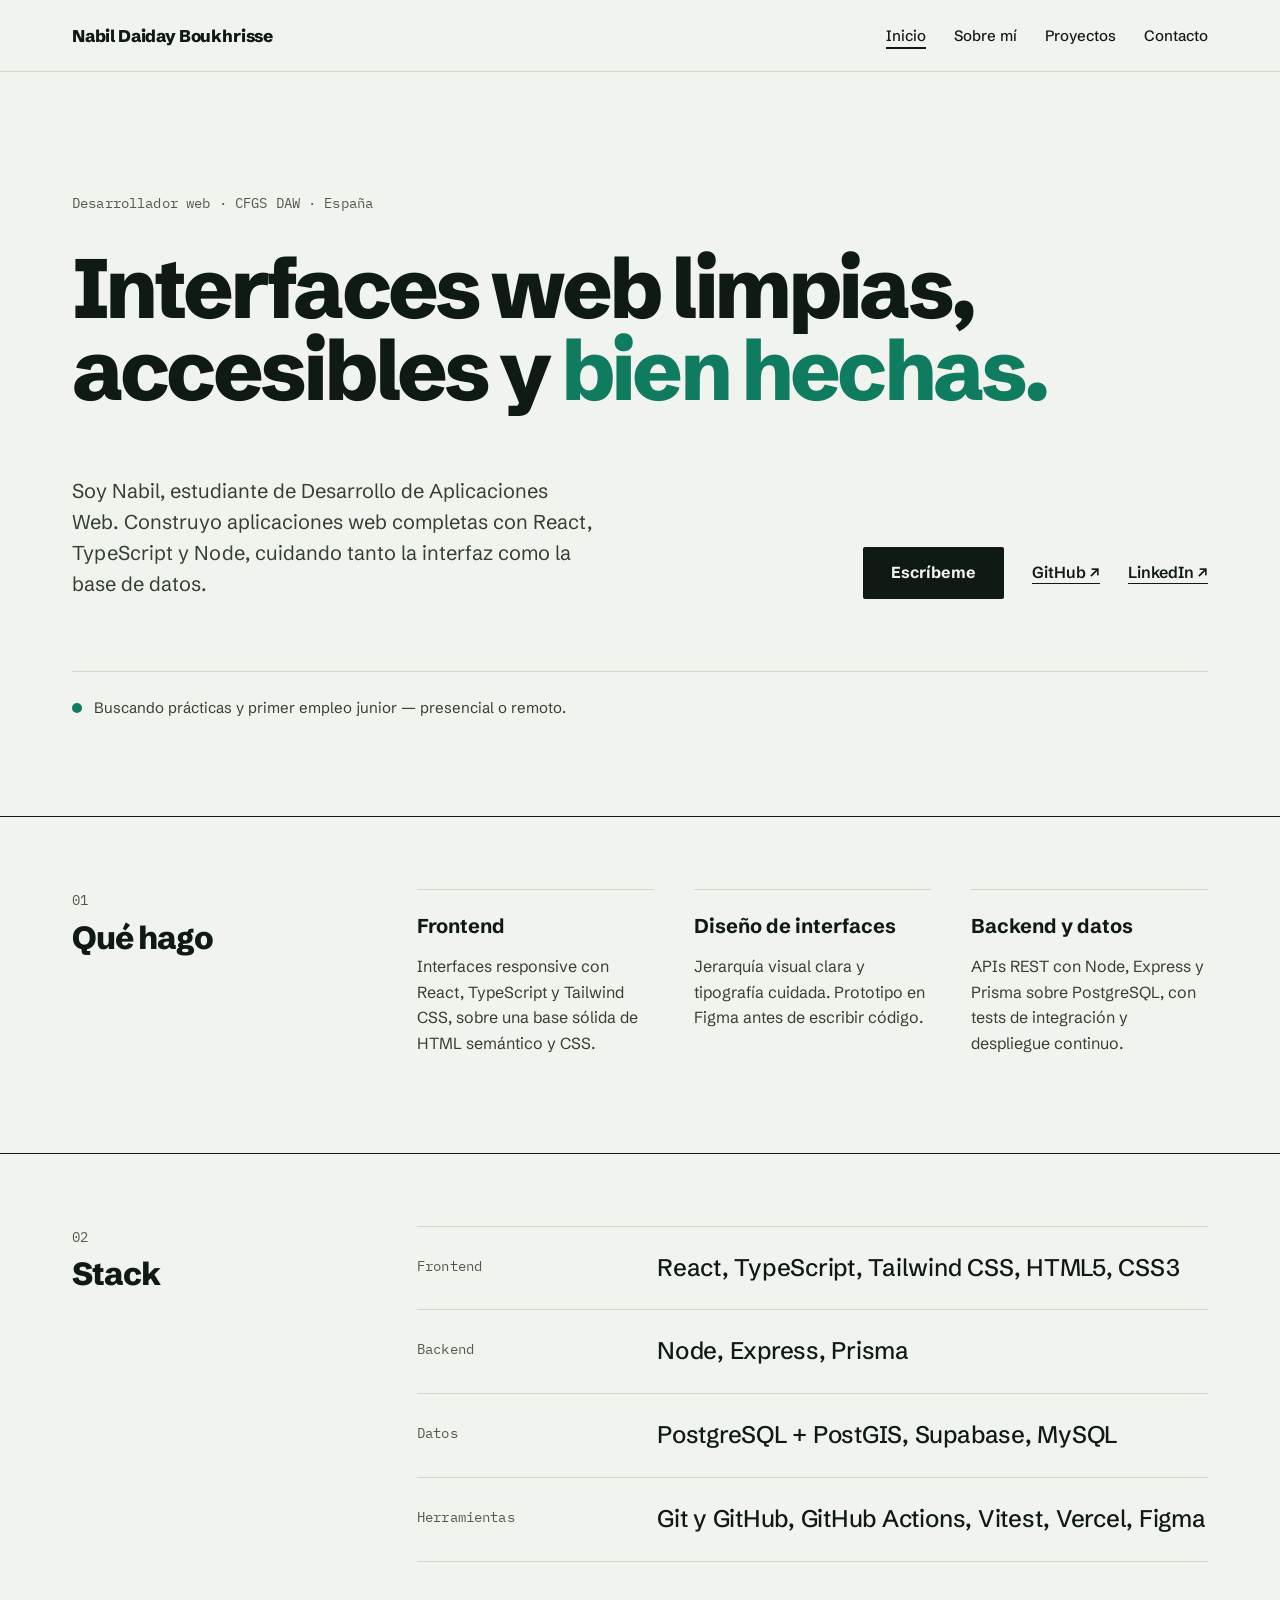
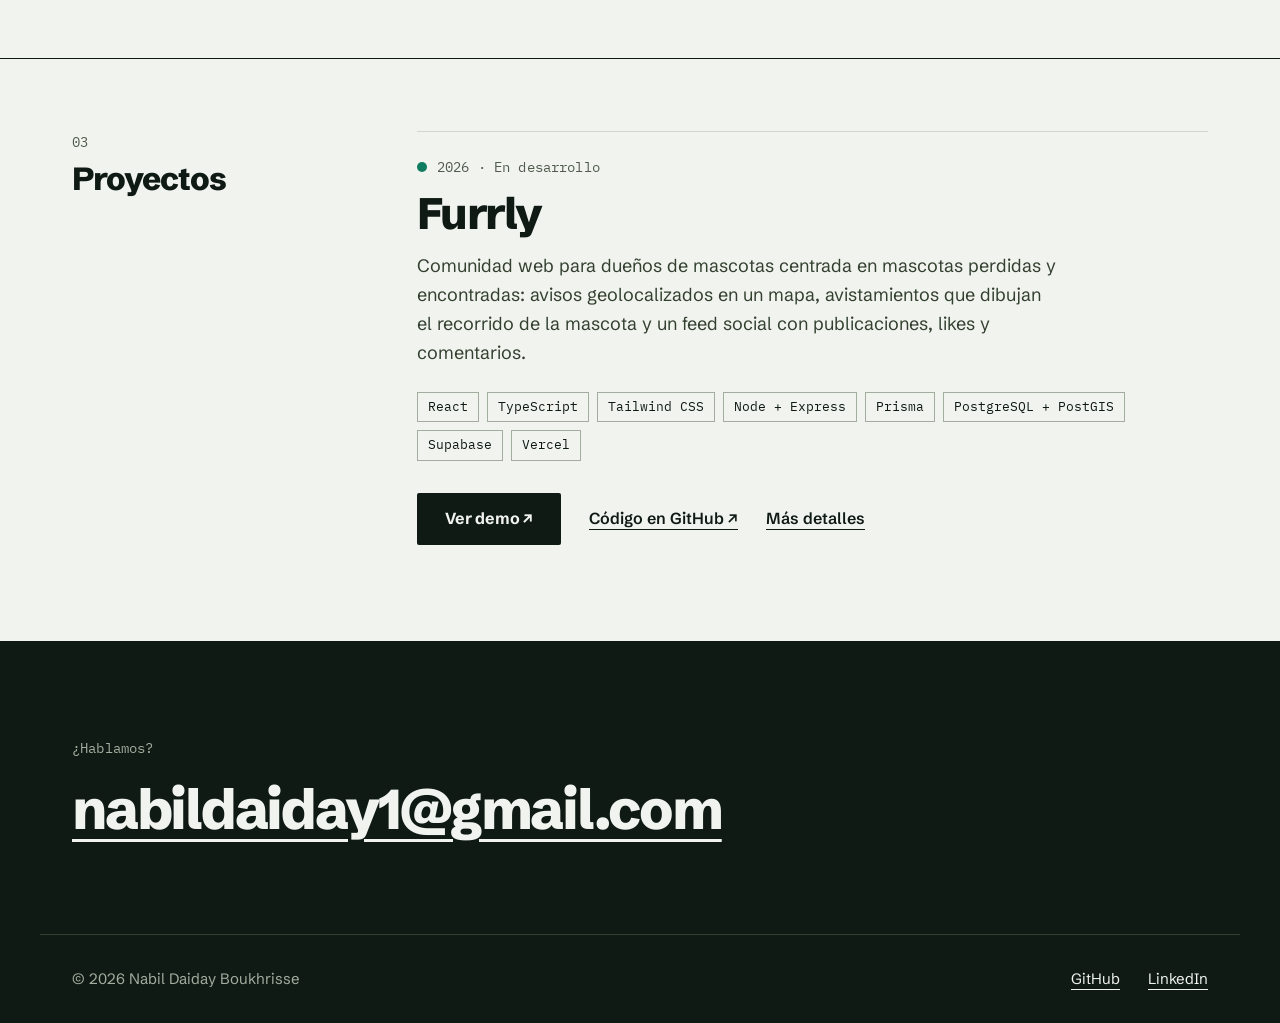
==== commit b498d6d5: "Paleta verde bosque y primer proyecto: Furrly - Paleta verde bosque (fondo #F1F3EF, tinta #0F1A14, a" ====
--- a/index.html
+++ b/index.html
@@ -5,7 +5,7 @@
     <meta name="viewport" content="width=device-width, initial-scale=1.0">
     <title>Nabil Daiday Boukhrisse — Desarrollador Web Frontend</title>
     <meta name="description" content="Portfolio de Nabil Daiday Boukhrisse, estudiante de Desarrollo de Aplicaciones Web centrado en frontend. Abierto a prácticas y primer empleo.">
-    <meta name="theme-color" content="#F4F4F0">
+    <meta name="theme-color" content="#F1F3EF">
     <link rel="canonical" href="https://nabildb.github.io/">
     <meta property="og:type" content="website">
     <meta property="og:locale" content="es_ES">
@@ -51,7 +51,7 @@
             <p class="mono">Desarrollador web · CFGS DAW · España</p>
             <h1 class="display">Interfaces web limpias, accesibles y <span class="accent">bien hechas.</span></h1>
             <div class="hero__row">
-                <p class="lead">Soy Nabil, estudiante de Desarrollo de Aplicaciones Web. Me centro en frontend: HTML semántico, CSS mantenible y JavaScript, pensando primero en móvil.</p>
+                <p class="lead">Soy Nabil, estudiante de Desarrollo de Aplicaciones Web. Construyo aplicaciones web completas con React, TypeScript y Node, cuidando tanto la interfaz como la base de datos.</p>
                 <div class="actions">
                     <a href="contacto.html" class="btn">Escríbeme</a>
                     <a href="https://github.com/nabildb" class="link" target="_blank" rel="noopener">GitHub ↗</a>
@@ -71,15 +71,15 @@
                     <div class="columns">
                         <div class="column">
                             <h3>Frontend</h3>
-                            <p>Maquetación semántica y responsive con HTML, CSS y JavaScript. Código ordenado y fácil de mantener.</p>
+                            <p>Interfaces responsive con React, TypeScript y Tailwind CSS, sobre una base sólida de HTML semántico y CSS.</p>
                         </div>
                         <div class="column">
                             <h3>Diseño de interfaces</h3>
                             <p>Jerarquía visual clara y tipografía cuidada. Prototipo en Figma antes de escribir código.</p>
                         </div>
                         <div class="column">
-                            <h3>Bases de datos</h3>
-                            <p>Modelado y consultas en MySQL dentro del ciclo de DAW, para entender la aplicación de punta a punta.</p>
+                            <h3>Backend y datos</h3>
+                            <p>APIs REST con Node, Express y Prisma sobre PostgreSQL, con tests de integración y despliegue continuo.</p>
                         </div>
                     </div>
                 </div>
@@ -95,12 +95,20 @@
                 <div class="section__body">
                     <dl>
                         <div class="stack-row">
-                            <dt class="mono">Uso a diario</dt>
-                            <dd>HTML5, CSS3, Flexbox y Grid, diseño responsive, Figma</dd>
+                            <dt class="mono">Frontend</dt>
+                            <dd>React, TypeScript, Tailwind CSS, HTML5, CSS3</dd>
                         </div>
                         <div class="stack-row">
-                            <dt class="mono">Reforzando</dt>
-                            <dd>JavaScript, Git y GitHub, MySQL</dd>
+                            <dt class="mono">Backend</dt>
+                            <dd>Node, Express, Prisma</dd>
+                        </div>
+                        <div class="stack-row">
+                            <dt class="mono">Datos</dt>
+                            <dd>PostgreSQL + PostGIS, Supabase, MySQL</dd>
+                        </div>
+                        <div class="stack-row">
+                            <dt class="mono">Herramientas</dt>
+                            <dd>Git y GitHub, GitHub Actions, Vitest, Vercel, Figma</dd>
                         </div>
                     </dl>
                 </div>
@@ -114,13 +122,26 @@
                     <h2 class="section__title">Proyectos</h2>
                 </div>
                 <div class="section__body">
-                    <div class="soon">
-                        <div>
-                            <p class="soon__title">Próximamente</p>
-                            <p>Estoy preparando mis primeros proyectos para publicarlos aquí, con código en GitHub y demo en vivo.</p>
+                    <article class="project">
+                        <p class="project__meta mono"><span class="dot" aria-hidden="true"></span>2026 · En desarrollo</p>
+                        <h3 class="project__title">Furrly</h3>
+                        <p class="project__desc">Comunidad web para dueños de mascotas centrada en mascotas perdidas y encontradas: avisos geolocalizados en un mapa, avistamientos que dibujan el recorrido de la mascota y un feed social con publicaciones, likes y comentarios.</p>
+                        <ul class="tags" aria-label="Tecnologías">
+                            <li>React</li>
+                            <li>TypeScript</li>
+                            <li>Tailwind CSS</li>
+                            <li>Node + Express</li>
+                            <li>Prisma</li>
+                            <li>PostgreSQL + PostGIS</li>
+                            <li>Supabase</li>
+                            <li>Vercel</li>
+                        </ul>
+                        <div class="actions">
+                            <a href="https://furrly-rouge.vercel.app" class="btn" target="_blank" rel="noopener">Ver demo ↗</a>
+                            <a href="https://github.com/nabildb/Furrly" class="link" target="_blank" rel="noopener">Código en GitHub ↗</a>
+                            <a href="proyectos.html" class="link">Más detalles</a>
                         </div>
-                        <a href="https://github.com/nabildb" class="link" target="_blank" rel="noopener">Ver mi GitHub ↗</a>
-                    </div>
+                    </article>
                 </div>
             </div>
         </section>
--- a/styles.css
+++ b/styles.css
@@ -1,12 +1,12 @@
 /* ─── TOKENS ───────────────────────────────────────────── */
 :root {
-    --bg: #F4F4F0;
-    --ink: #111110;
-    --text: #3A3A36;
-    --muted: #55554F;
-    --line: #D6D6CF;
-    --line-strong: #A8A8A0;
-    --accent: #1F3FE0;
+    --bg: #F1F3EF;
+    --ink: #0F1A14;
+    --text: #33402F;
+    --muted: #4F5B4C;
+    --line: #D2D8CF;
+    --line-strong: #A3AD9F;
+    --accent: #0F7B5F;
     --font: 'Schibsted Grotesk', system-ui, sans-serif;
     --mono: 'IBM Plex Mono', ui-monospace, monospace;
     --container: 1200px;
@@ -314,6 +314,86 @@
     max-width: 460px;
 }
 
+/* Project */
+.project {
+    border-top: 1px solid var(--line);
+    padding-top: 24px;
+}
+
+.project--full {
+    flex: 1 1 100%;
+}
+
+.project__meta {
+    display: flex;
+    align-items: baseline;
+    gap: 10px;
+    margin-bottom: 12px;
+}
+
+.project__title {
+    font-size: clamp(2rem, 4vw, 2.75rem);
+    font-weight: 800;
+    letter-spacing: -0.035em;
+    line-height: 1.05;
+    margin-bottom: 16px;
+}
+
+.project__desc {
+    font-size: 1.125rem;
+    line-height: 1.6;
+    color: var(--text);
+    max-width: 640px;
+    margin-bottom: 24px;
+}
+
+.tags {
+    display: flex;
+    flex-wrap: wrap;
+    gap: 8px;
+    list-style: none;
+    margin-bottom: 32px;
+}
+
+.tags li {
+    font-family: var(--mono);
+    font-size: 0.8125rem;
+    color: var(--ink);
+    border: 1px solid var(--line-strong);
+    padding: 4px 10px;
+}
+
+.highlights {
+    list-style: none;
+    margin-bottom: 32px;
+}
+
+.highlights li {
+    display: flex;
+    gap: 16px;
+    padding: 14px 0;
+    border-top: 1px solid var(--line);
+    color: var(--text);
+}
+
+.highlights li:last-child {
+    border-bottom: 1px solid var(--line);
+}
+
+.highlights li::before {
+    content: '';
+    width: 8px;
+    height: 8px;
+    margin-top: 9px;
+    background: var(--accent);
+    flex: none;
+}
+
+.more {
+    margin-top: 48px;
+    color: var(--text);
+}
+
 /* ─── ABOUT ────────────────────────────────────────────── */
 .about__row {
     display: flex;
